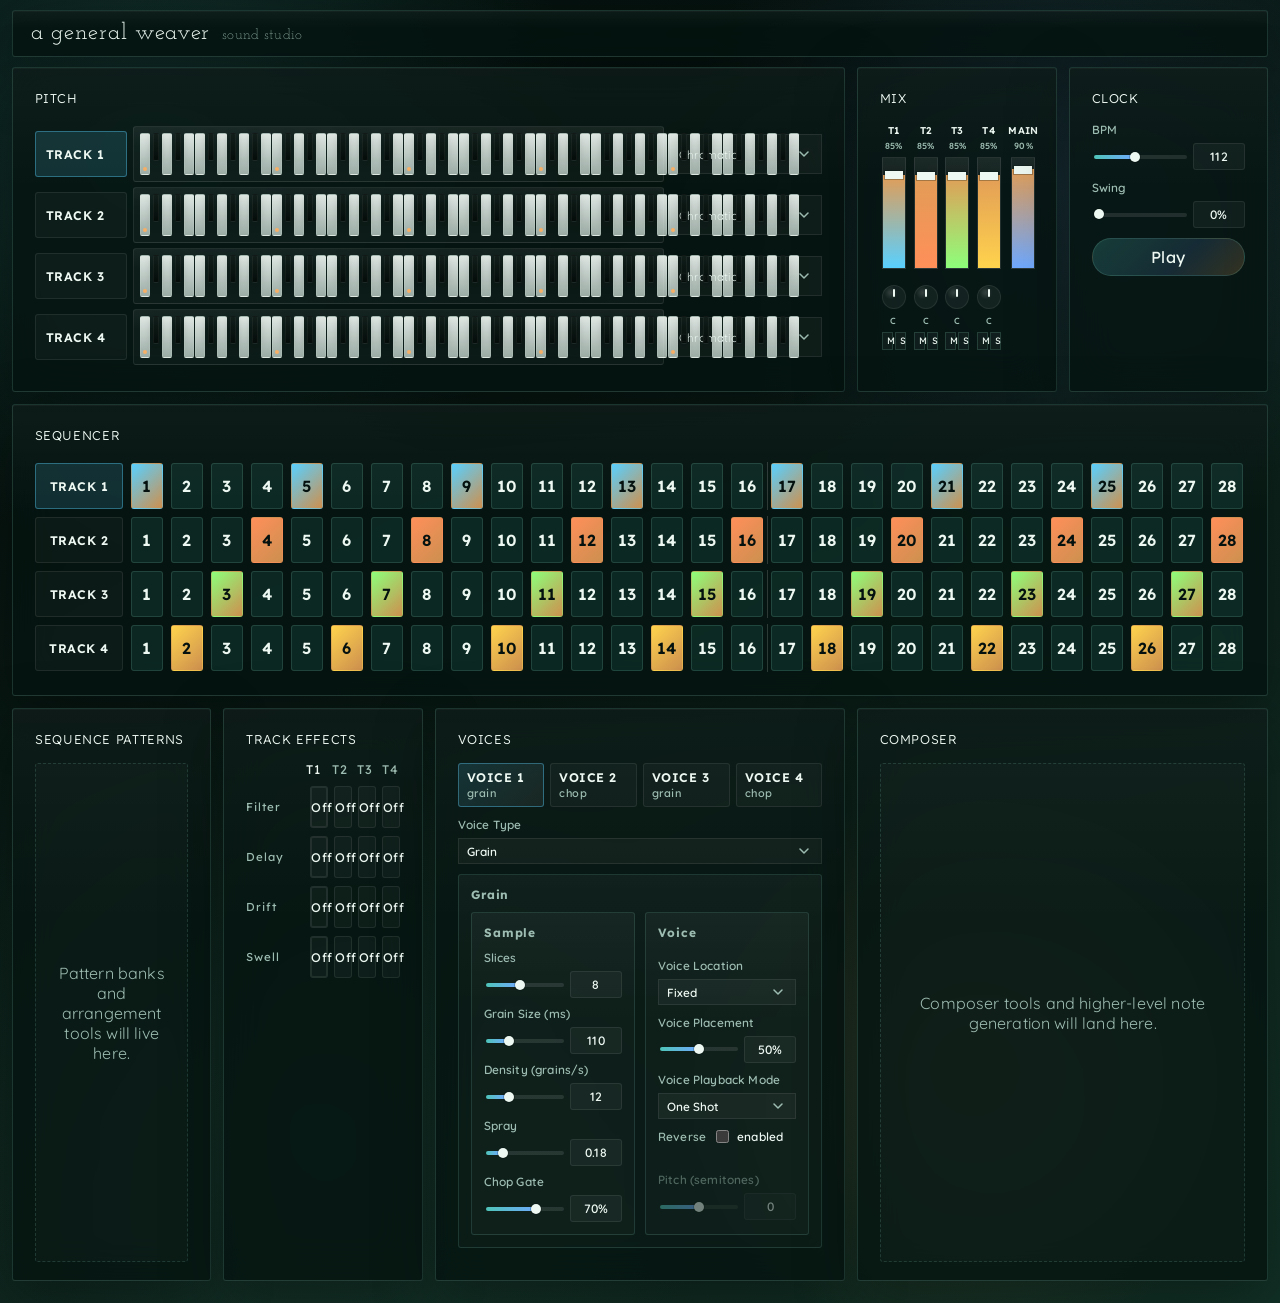
==== index.html @ 65ef549d "Split pitch fill random modes" ====
<!doctype html>
<html lang="en">
  <head>
    <meta charset="UTF-8" />
    <meta name="viewport" content="width=device-width, initial-scale=1.0" />
    <title>Grain and Chop</title>
    <link rel="preconnect" href="https://fonts.googleapis.com" />
    <link rel="preconnect" href="https://fonts.gstatic.com" crossorigin />
    <link
      href="https://fonts.googleapis.com/css2?family=Josefin+Slab:wght@200;300;400;500&family=Lexend+Deca:wght@400;500;600;700&family=Quicksand:wght@400;500;600;700&display=swap"
      rel="stylesheet"
    />
    <link rel="stylesheet" href="./styles.css" />
  </head>
  <body>
    <div class="app-shell">
      <header class="hero">
        <div class="hero-copy">
          <h1>a general weaver</h1>
          <p class="subhead">sound studio</p>
        </div>
      </header>

      <main class="layout layout-v2">
        <section class="panel pane-pitch">
          <div class="panel-head">
            <div class="panel-head-copy">
              <h2>Pitch</h2>
            </div>
          </div>
          <div id="pitch-lanes" class="pitch-lanes"></div>
        </section>

        <section class="panel pane-mix">
          <div class="panel-head">
            <h2>Mix</h2>
          </div>
          <label class="compact-field mix-volume-control ui-hidden">
            Mix Volume
            <div class="slider-row">
              <input id="mix-volume" type="range" min="0" max="100" value="90" />
              <span id="mix-volume-value" class="value-pill">90%</span>
            </div>
          </label>
          <div id="mixer-grid" class="mixer-grid"></div>
        </section>

        <section class="panel pane-clock">
          <div class="panel-head">
            <h2>Clock</h2>
          </div>
          <div class="control-grid micro-control-grid">
            <label class="compact-field span-2">
              BPM
              <div class="slider-row">
                <input id="bpm" type="range" min="60" max="180" value="112" />
                <span id="bpm-value" class="value-pill">112</span>
              </div>
            </label>
            <label class="compact-field span-2">
              Swing
              <div class="slider-row">
                <input id="swing" type="range" min="0" max="100" value="0" />
                <span id="swing-value" class="value-pill">0%</span>
              </div>
            </label>
            <div class="transport-single span-2">
              <button id="transport-toggle" class="primary">Play</button>
            </div>
          </div>
        </section>

        <section class="panel pane-sequence">
          <div class="panel-head">
            <div class="panel-head-copy">
              <h2>Sequencer</h2>
            </div>
          </div>
          <div id="pattern-grid" class="pattern-grid"></div>
        </section>

        <section class="panel pane-sequence-patterns">
          <div class="panel-head">
            <h2>Sequence Patterns</h2>
          </div>
          <div class="placeholder-panel">
            <p>Pattern banks and arrangement tools will live here.</p>
          </div>
        </section>

        <section class="panel pane-track-effects">
          <div class="panel-head">
            <div class="panel-head-copy">
              <h2>Track Effects</h2>
            </div>
          </div>
          <div id="effects-matrix" class="effects-matrix"></div>
        </section>

        <section class="panel pane-voices">
          <div class="panel-head">
            <h2>Voices</h2>
          </div>
          <div id="track-selector" class="track-selector"></div>
          <label class="compact-field voice-type-control">
            Voice Type
            <select id="mode">
              <option value="synth">Synth</option>
              <option value="granular">Grain</option>
              <option value="chop">Chop</option>
            </select>
          </label>
          <div class="control-stack track-settings-stack">
            <section id="sample-voice-settings-group" class="control-group sample-voice-settings-group" aria-labelledby="sample-voice-group-title">
              <div class="control-group-head">
                <h3 id="sample-voice-group-title">Grain</h3>
              </div>
              <div class="control-stack track-settings-stack">
                <section id="sample-settings-group" class="control-group nested-control-group" aria-labelledby="sample-group-title">
                  <div class="control-group-head">
                    <h3 id="sample-group-title">Sample</h3>
                  </div>
                  <div class="control-grid track-settings-grid">
                    <label class="compact-field">
                      Slices
                      <div class="slider-row">
                        <input id="slice-count" type="range" min="2" max="16" value="8" />
                        <span id="slice-count-value" class="value-pill">8</span>
                      </div>
                    </label>
                    <label class="compact-field">
                      Grain Size (ms)
                      <div class="slider-row">
                        <input id="grain-size" type="range" min="20" max="350" value="110" />
                        <span id="grain-size-value" class="value-pill">110</span>
                      </div>
                    </label>
                    <label class="compact-field">
                      Density (grains/s)
                      <div class="slider-row">
                        <input id="grain-density" type="range" min="2" max="40" value="12" />
                        <span id="grain-density-value" class="value-pill">12</span>
                      </div>
                    </label>
                    <label class="compact-field">
                      Spray
                      <div class="slider-row">
                        <input id="spray" type="range" min="0" max="100" value="18" />
                        <span id="spray-value" class="value-pill">0.18</span>
                      </div>
                    </label>
                    <label class="compact-field">
                      Chop Gate
                      <div class="slider-row">
                        <input id="chop-gate" type="range" min="10" max="100" value="70" />
                        <span id="chop-gate-value" class="value-pill">70%</span>
                      </div>
                    </label>
                  </div>
                </section>

                <section id="voice-playback-settings-group" class="control-group nested-control-group" aria-labelledby="voice-group-title">
                  <div class="control-group-head">
                    <h3 id="voice-group-title">Voice</h3>
                  </div>
                  <div class="control-grid track-settings-grid">
                    <label class="compact-field">
                      Voice Location
                      <select id="grain-location">
                        <option value="fixed">Fixed</option>
                        <option value="sequential">Sequential</option>
                        <option value="sweep">Sweep</option>
                        <option value="random">Random</option>
                      </select>
                    </label>
                    <label class="compact-field" id="voice-placement-field">
                      Voice Placement
                      <div class="slider-row">
                        <input id="voice-placement" type="range" min="0" max="100" value="50" />
                        <span id="voice-placement-value" class="value-pill">50%</span>
                      </div>
                    </label>
                    <label class="compact-field">
                      Voice Playback Mode
                      <select id="voice-playback-mode">
                        <option value="one-shot">One Shot</option>
                        <option value="loop">Loop</option>
                        <option value="smooth-loop">Smooth Loop</option>
                      </select>
                    </label>
                    <label class="compact-field compact-field-inline">
                      <span>Reverse</span>
                      <span class="checkbox-inline">
                        <input id="reverse" type="checkbox" />
                        <span>enabled</span>
                      </span>
                    </label>
                    <label class="compact-field" id="voice-pitch-field">
                      Pitch (semitones)
                      <div class="slider-row">
                        <input id="pitch" type="range" min="-24" max="24" value="0" />
                        <span id="pitch-value" class="value-pill">0</span>
                      </div>
                    </label>
                  </div>
                </section>
              </div>
            </section>

            <section id="synth-settings-group" class="control-group synth-settings-group ui-hidden" aria-labelledby="synth-group-title">
              <div class="control-group-head">
                <h3 id="synth-group-title">Synth</h3>
              </div>
              <div class="control-grid track-settings-grid">
                <label class="compact-field">
                  Wave
                  <select id="synth-wave">
                    <option value="sine">Sine</option>
                    <option value="triangle">Triangle</option>
                    <option value="sawtooth">Saw</option>
                    <option value="square">Square</option>
                  </select>
                </label>
                <label class="compact-field" id="synth-tune-field">
                  Tune
                  <select id="synth-tune"></select>
                </label>
                <div class="rotary-field">
                  <span>Wave / Noise Mix</span>
                  <div class="rotary-row">
                    <button id="synth-noise-mix-knob" class="voice-rotary" type="button" aria-label="Wave and noise mix"></button>
                    <span id="synth-noise-mix-value" class="value-pill">0%</span>
                  </div>
                </div>
                <label class="compact-field">
                  SVF Type
                  <select id="synth-filter-type">
                    <option value="lowpass">Low Pass</option>
                    <option value="bandpass">Band Pass</option>
                    <option value="highpass">High Pass</option>
                  </select>
                </label>
                <label class="compact-field">
                  SVF Frequency
                  <div class="slider-row">
                    <input id="synth-filter-frequency" type="range" min="20" max="16000" value="3200" />
                    <span id="synth-filter-frequency-value" class="value-pill">3.20 kHz</span>
                  </div>
                </label>
                <label class="compact-field">
                  SVF Q
                  <div class="slider-row">
                    <input id="synth-filter-q" type="range" min="0.1" max="20" step="0.1" value="0.8" />
                    <span id="synth-filter-q-value" class="value-pill">0.8</span>
                  </div>
                </label>
              </div>
            </section>
          </div>
        </section>

        <section class="panel pane-composer">
          <div class="panel-head">
            <h2>Composer</h2>
          </div>
          <div class="placeholder-panel">
            <p>Composer tools and higher-level note generation will land here.</p>
          </div>
        </section>
      </main>

      <section class="legacy-sample-shell" aria-hidden="true">
        <section class="panel">
          <div class="panel-head">
            <div class="panel-head-copy">
              <h2>Sample</h2>
              <p id="sample-status" class="sample-name"></p>
            </div>
            <button id="sample-browser-toggle" class="primary sample-file-picker" type="button">Load New Sample</button>
            <input id="sample-input" type="file" accept="audio/*" hidden />
          </div>
          <canvas id="waveform" width="1200" height="168"></canvas>
          <canvas id="waveform-overview" width="1200" height="28"></canvas>
          <div class="region-grid">
            <label>
              Start
              <input id="region-start" type="range" min="0" max="1000" value="0" />
            </label>
            <label>
              End
              <input id="region-end" type="range" min="0" max="1000" value="1000" />
            </label>
          </div>
        </section>
      </section>
    </div>

    <div id="track-settings-overlay" class="overlay-shell is-hidden" aria-hidden="true">
      <div class="overlay-backdrop" data-track-settings-overlay-close="true"></div>
      <section class="overlay-panel" role="dialog" aria-modal="true" aria-labelledby="track-settings-title">
        <div class="panel-head overlay-head">
          <div class="panel-head-copy">
            <h2 id="track-settings-title">Track Settings</h2>
            <p id="track-settings-track"></p>
          </div>
          <button id="track-settings-close" type="button">Close</button>
        </div>
        <div id="track-settings-group" class="control-group sequence-settings-group track-settings-overlay-group">
          <div class="sequence-settings-stack">
            <label class="compact-field">
              Voice
              <select id="pattern-voice-select">
                <option value="0">Voice 1</option>
                <option value="1">Voice 2</option>
                <option value="2">Voice 3</option>
                <option value="3">Voice 4</option>
              </select>
            </label>
            <label class="compact-field">
              Steps / Bar
              <div class="slider-row">
                <input id="track-steps" type="range" min="1" max="32" value="16" />
                <span id="track-steps-value" class="value-pill">16</span>
              </div>
            </label>
            <label class="compact-field">
              Playback Mode
              <select id="track-playback-mode">
                <option value="forward">Forward</option>
                <option value="ping-pong">Ping Pong</option>
                <option value="random">Random</option>
                <option value="reverse">Reverse</option>
              </select>
            </label>
            <label class="compact-field">
              Step Probability
              <div class="slider-row">
                <input id="track-step-probability" type="range" min="0" max="100" value="100" />
                <span id="track-step-probability-value" class="value-pill">100%</span>
              </div>
            </label>
            <section class="control-group nested-control-group track-step-fill-group" aria-labelledby="track-envelope-title">
              <div class="control-group-head">
                <h3 id="track-envelope-title">ADSR Envelope</h3>
              </div>
              <div class="control-grid track-settings-grid">
                <label class="compact-field">
                  Attack (ms)
                  <div class="slider-row">
                    <input id="track-envelope-attack" type="range" min="0" max="2000" step="1" value="10" />
                    <span id="track-envelope-attack-value" class="value-pill">10</span>
                  </div>
                </label>
                <label class="compact-field">
                  Decay (ms)
                  <div class="slider-row">
                    <input id="track-envelope-decay" type="range" min="0" max="2000" step="1" value="80" />
                    <span id="track-envelope-decay-value" class="value-pill">80</span>
                  </div>
                </label>
                <label class="compact-field">
                  Sustain (%)
                  <div class="slider-row">
                    <input id="track-envelope-sustain" type="range" min="0" max="100" step="1" value="70" />
                    <span id="track-envelope-sustain-value" class="value-pill">70%</span>
                  </div>
                </label>
                <label class="compact-field">
                  Release (ms)
                  <div class="slider-row">
                    <input id="track-envelope-release" type="range" min="0" max="3000" step="1" value="120" />
                    <span id="track-envelope-release-value" class="value-pill">120</span>
                  </div>
                </label>
              </div>
            </section>
            <section class="control-group nested-control-group track-step-fill-group" aria-labelledby="track-step-fill-title">
              <div class="control-group-head">
                <h3 id="track-step-fill-title">Step Fill</h3>
              </div>
              <div class="control-grid track-settings-grid">
                <label class="compact-field">
                  Type
                  <select id="track-step-fill-type">
                    <option value="none">None</option>
                    <option value="even">Even</option>
                    <option value="random">Random</option>
                  </select>
                </label>
                <label class="compact-field">
                  Amount
                  <div class="slider-row">
                    <input id="track-step-fill-amount" type="range" min="0" max="100" value="0" />
                    <span id="track-step-fill-amount-value" class="value-pill">0%</span>
                  </div>
                </label>
              </div>
            </section>
            <section class="control-group nested-control-group track-step-fill-group" aria-labelledby="track-pitch-fill-title">
              <div class="control-group-head">
                <h3 id="track-pitch-fill-title">Pitch Fill</h3>
              </div>
              <div class="control-grid track-settings-grid">
                <label class="compact-field">
                  Type
                  <select id="track-pitch-fill-type">
                    <option value="single">Single</option>
                    <option value="rising">Rising</option>
                    <option value="falling">Falling</option>
                    <option value="random-once">Random Once</option>
                    <option value="random-every">Random Every</option>
                  </select>
                </label>
                <label class="compact-field">
                  From
                  <select id="track-pitch-fill-from"></select>
                </label>
                <label class="compact-field" id="track-pitch-fill-to-field">
                  To
                  <select id="track-pitch-fill-to"></select>
                </label>
              </div>
            </section>
          </div>
        </div>
      </section>
    </div>

    <div id="filter-overlay" class="overlay-shell is-hidden" aria-hidden="true">
      <div class="overlay-backdrop" data-overlay-close="true"></div>
      <section class="overlay-panel" role="dialog" aria-modal="true" aria-labelledby="filter-overlay-title">
        <div class="panel-head overlay-head">
          <div class="panel-head-copy">
            <h2 id="filter-overlay-title">Filter Settings</h2>
            <p id="filter-overlay-track"></p>
          </div>
          <button id="filter-overlay-close" type="button">Close</button>
        </div>
        <div class="control-stack overlay-controls">
          <label class="compact-field">
            Frequency
            <div class="slider-row">
              <input id="filter-frequency" type="range" min="20" max="16000" step="1" value="1200" />
              <span id="filter-frequency-value" class="value-pill">1.20 kHz</span>
            </div>
          </label>
          <label class="compact-field">
            Q
            <div class="slider-row">
              <input id="filter-q" type="range" min="0.1" max="20" step="0.1" value="0.8" />
              <span id="filter-q-value" class="value-pill">0.8</span>
            </div>
          </label>
          <fieldset class="radio-group">
            <legend>Mode</legend>
            <label class="radio-chip">
              <input type="radio" name="filter-type" value="lowpass" checked />
              <span>LP</span>
            </label>
            <label class="radio-chip">
              <input type="radio" name="filter-type" value="bandpass" />
              <span>BP</span>
            </label>
            <label class="radio-chip">
              <input type="radio" name="filter-type" value="highpass" />
              <span>HP</span>
            </label>
          </fieldset>
        </div>
      </section>
    </div>

    <div id="delay-overlay" class="overlay-shell is-hidden" aria-hidden="true">
      <div class="overlay-backdrop" data-delay-overlay-close="true"></div>
      <section class="overlay-panel" role="dialog" aria-modal="true" aria-labelledby="delay-overlay-title">
        <div class="panel-head overlay-head">
          <div class="panel-head-copy">
            <h2 id="delay-overlay-title">Delay Settings</h2>
            <p id="delay-overlay-track"></p>
          </div>
          <button id="delay-overlay-close" type="button">Close</button>
        </div>
        <div class="control-stack overlay-controls">
          <label class="compact-field">
            Time
            <div class="slider-row">
              <input id="delay-time" type="range" min="40" max="1200" step="1" value="280" />
              <span id="delay-time-value" class="value-pill">280 ms</span>
            </div>
          </label>
          <label class="compact-field">
            Feedback
            <div class="slider-row">
              <input id="delay-feedback" type="range" min="0" max="95" step="1" value="35" />
              <span id="delay-feedback-value" class="value-pill">35%</span>
            </div>
          </label>
          <label class="compact-field">
            Decay
            <div class="slider-row">
              <input id="delay-decay" type="range" min="0" max="100" step="1" value="55" />
              <span id="delay-decay-value" class="value-pill">55%</span>
            </div>
          </label>
          <label class="compact-field">
            Tone
            <div class="slider-row">
              <input id="delay-tone" type="range" min="0" max="100" step="1" value="60" />
              <span id="delay-tone-value" class="value-pill">60%</span>
            </div>
          </label>
          <label class="compact-field">
            Mix
            <div class="slider-row">
              <input id="delay-mix" type="range" min="0" max="100" step="1" value="30" />
              <span id="delay-mix-value" class="value-pill">30%</span>
            </div>
          </label>
        </div>
      </section>
    </div>

    <div id="drift-overlay" class="overlay-shell is-hidden" aria-hidden="true">
      <div class="overlay-backdrop" data-drift-overlay-close="true"></div>
      <section class="overlay-panel" role="dialog" aria-modal="true" aria-labelledby="drift-overlay-title">
        <div class="panel-head overlay-head">
          <div class="panel-head-copy">
            <h2 id="drift-overlay-title">Drift Settings</h2>
            <p id="drift-overlay-track"></p>
          </div>
          <button id="drift-overlay-close" type="button">Close</button>
        </div>
        <div class="control-stack overlay-controls">
          <label class="compact-field">
            Rate (s)
            <input id="drift-rate" type="text" inputmode="decimal" value="1.5" />
          </label>
          <label class="compact-field">
            Amount (+/- %)
            <div class="slider-row">
              <input id="drift-amount" type="range" min="0" max="100" step="1" value="35" />
              <span id="drift-amount-value" class="value-pill">35%</span>
            </div>
          </label>
        </div>
      </section>
    </div>

    <div id="swell-overlay" class="overlay-shell is-hidden" aria-hidden="true">
      <div class="overlay-backdrop" data-swell-overlay-close="true"></div>
      <section class="overlay-panel" role="dialog" aria-modal="true" aria-labelledby="swell-overlay-title">
        <div class="panel-head overlay-head">
          <div class="panel-head-copy">
            <h2 id="swell-overlay-title">Swell Settings</h2>
            <p id="swell-overlay-track"></p>
          </div>
          <button id="swell-overlay-close" type="button">Close</button>
        </div>
        <div class="control-stack overlay-controls">
          <label class="compact-field">
            Rate (s)
            <input id="swell-rate" type="text" inputmode="decimal" value="1.8" />
          </label>
          <label class="compact-field">
            Amount (+/- %)
            <div class="slider-row">
              <input id="swell-amount" type="range" min="0" max="100" step="1" value="18" />
              <span id="swell-amount-value" class="value-pill">18%</span>
            </div>
          </label>
        </div>
      </section>
    </div>

    <div id="sample-browser-overlay" class="overlay-shell is-hidden" aria-hidden="true">
      <div class="overlay-backdrop" data-sample-overlay-close="true"></div>
      <section class="overlay-panel sample-browser-panel" role="dialog" aria-modal="true" aria-labelledby="sample-browser-title">
        <div class="panel-head overlay-head">
          <div class="panel-head-copy">
            <h2 id="sample-browser-title">Sample Library</h2>
            <p>Load from the repo `samples` folder or choose a local file.</p>
          </div>
          <button id="sample-browser-close" type="button">Close</button>
        </div>
        <div class="sample-browser-sections">
          <div class="control-group sample-browser-group">
            <div class="control-group-head">
              <h3>Repo Samples</h3>
            </div>
            <div id="sample-library-list" class="sample-library-list"></div>
          </div>
          <div class="control-group sample-browser-group">
            <div class="control-group-head">
              <h3>Local File</h3>
            </div>
            <label class="file-picker primary sample-browser-picker">
              <span>Choose From Computer</span>
              <input id="sample-browser-input" type="file" accept="audio/*" />
            </label>
          </div>
        </div>
      </section>
    </div>

    <script type="module" src="./app.js"></script>
  </body>
</html>
---- styles.css ----
:root {
  color-scheme: dark;
  --bg: #06130f;
  --bg2: #0d221b;
  --bg3: #123126;
  --panel: rgba(6, 20, 16, 0.82);
  --panel-strong: rgba(7, 26, 20, 0.94);
  --line: rgba(126, 205, 185, 0.18);
  --line-strong: rgba(126, 205, 185, 0.34);
  --text: #edf8f2;
  --muted: #9ebdb2;
  --accent: #4fc4b8;
  --accent-2: #6fa9ff;
  --accent-3: #ffaf5f;
  --danger: #ff8b7d;
  --step-off: rgba(79, 196, 184, 0.11);
  --step-on: linear-gradient(135deg, #4fc4b8, #ffaf5f);
  --track-color: #6fa9ff;
  --track-color-soft: rgba(111, 169, 255, 0.16);
  --track-color-strong: rgba(111, 169, 255, 0.34);
  --pane-radius: 3px;
  --font-display: "Lexend Deca", "Avenir Next", sans-serif;
  --font-body: "Quicksand", "Avenir Next", sans-serif;
}


* {
  box-sizing: border-box;
}

body {
  margin: 0;
  min-height: 100vh;
  font-family: var(--font-body);
  background:
    radial-gradient(circle at 12% 10%, rgba(79, 196, 184, 0.18), transparent 26%),
    radial-gradient(circle at 82% 14%, rgba(111, 169, 255, 0.14), transparent 24%),
    radial-gradient(circle at 76% 82%, rgba(255, 175, 95, 0.14), transparent 20%),
    radial-gradient(circle at 24% 86%, rgba(48, 110, 93, 0.2), transparent 28%),
    linear-gradient(150deg, #04100d 0%, var(--bg) 24%, var(--bg2) 58%, var(--bg3) 100%);
  color: var(--text);
  letter-spacing: 0.01em;
}

button,
input,
select {
  font: inherit;
}

.app-shell {
  width: min(1820px, calc(100vw - 24px));
  margin: 0 auto;
  padding: 10px 0 22px;
}

.hero,
.panel {
  border: 1px solid var(--line);
  background:
    linear-gradient(180deg, rgba(255, 255, 255, 0.03), transparent 38%),
    var(--panel);
  backdrop-filter: blur(20px);
  border-radius: var(--pane-radius);
  box-shadow:
    0 18px 60px rgba(0, 0, 0, 0.34),
    inset 0 1px 0 rgba(255, 255, 255, 0.03);
}

.hero {
  display: flex;
  justify-content: space-between;
  align-items: center;
  gap: 16px;
  padding: 11px 18px;
  margin-bottom: 10px;
}

.hero-copy {
  display: flex;
  align-items: baseline;
  gap: 12px;
  min-width: 0;
}

h1,
h2,
p,
h3 {
  margin: 0;
}

h1 {
  font-family: "Josefin Slab", var(--font-display);
  font-size: clamp(1.05rem, 1.8vw, 1.6rem);
  line-height: 1;
  margin-bottom: 0;
  white-space: nowrap;
  letter-spacing: 0.03em;
  font-weight: 400;
  text-transform: lowercase;
}

.subhead {
  font-family: "Josefin Slab", var(--font-display);
  max-width: none;
  color: var(--muted);
  font-size: clamp(0.68rem, 1.15vw, 1rem);
  font-style: normal;
  font-weight: 300;
  letter-spacing: 0.02em;
  text-transform: lowercase;
  white-space: nowrap;
  overflow: hidden;
  text-overflow: ellipsis;
}

.hero-actions {
  display: flex;
  align-items: center;
  gap: 8px;
  flex-wrap: nowrap;
}

button,
.file-picker {
  font-family: var(--font-display);
  border: 1px solid var(--line);
  border-radius: 999px;
  color: var(--text);
  background: rgba(255, 255, 255, 0.035);
  padding: 8px 12px;
  cursor: pointer;
  transition: transform 120ms ease, border-color 120ms ease, background 120ms ease;
  letter-spacing: 0.03em;
}

button:hover,
.file-picker:hover {
  transform: translateY(-1px);
  border-color: rgba(79, 196, 184, 0.52);
}

button.primary,
.file-picker.primary {
  background: linear-gradient(135deg, rgba(79, 196, 184, 0.22), rgba(111, 169, 255, 0.14) 58%, rgba(255, 175, 95, 0.18));
}

.file-picker input {
  display: none;
}

.layout {
  display: grid;
  grid-template-columns: repeat(6, minmax(0, 1fr));
  grid-template-rows: repeat(4, minmax(180px, auto));
  gap: 12px;
  align-items: stretch;
}

.panel {
  padding: 22px;
  min-width: 0;
}

.layout-v2 > .panel {
  min-height: 0;
}

.pane-pitch {
  grid-column: 1 / span 4;
  grid-row: 1;
}

.pane-mix {
  grid-column: 5;
  grid-row: 1;
}

.pane-clock {
  grid-column: 6;
  grid-row: 1;
}

.pane-sequence {
  grid-column: 1 / span 6;
  grid-row: 2;
}

.pane-sequence-patterns {
  grid-column: 1;
  grid-row: 3 / span 2;
}

.pane-track-effects {
  grid-column: 2;
  grid-row: 3 / span 2;
}

.pane-voices {
  grid-column: 3 / span 2;
  grid-row: 3 / span 2;
}

.pane-composer {
  grid-column: 5 / span 2;
  grid-row: 3 / span 2;
}

.legacy-sample-shell {
  display: none;
}

.panel-head {
  display: flex;
  justify-content: space-between;
  gap: 10px;
  align-items: flex-start;
  margin-bottom: 16px;
}

.panel-head-copy {
  display: grid;
  gap: 2px;
}

h2 {
  font-family: var(--font-display);
  font-size: 0.8rem;
  letter-spacing: 0.05em;
  font-weight: 300;
  text-transform: uppercase;
}

.panel-head p,
.hint {
  color: var(--muted);
  font-size: 0.8rem;
}

.layout-v2 > .panel .panel-head p {
  display: none;
}

.diagnostics {
  margin-bottom: 0;
  padding: 7px 10px;
  border-radius: 10px;
  border: 1px solid rgba(255, 255, 255, 0.06);
  background: rgba(255, 255, 255, 0.03);
  color: var(--muted);
  font-size: 0.8rem;
  line-height: 1.2;
  max-width: 360px;
}

.diagnostics.ok {
  color: #b9ffd8;
  border-color: rgba(112, 255, 178, 0.25);
}

.diagnostics.warn {
  color: #ffe2a8;
  border-color: rgba(255, 205, 112, 0.25);
}

.diagnostics.error {
  color: #ffc3c3;
  border-color: rgba(255, 123, 123, 0.28);
}

#waveform,
#waveform-overview {
  width: 100%;
  height: auto;
  border-radius: var(--pane-radius);
  background:
    linear-gradient(180deg, rgba(255, 255, 255, 0.04), transparent),
    rgba(0, 0, 0, 0.22);
  border: 1px solid rgba(255, 255, 255, 0.05);
}

#waveform-overview.is-region-draggable {
  cursor: grab;
}

#waveform-overview.is-dragging {
  cursor: grabbing;
}

.region-grid,
.control-stack,
.control-grid {
  display: grid;
  gap: 8px;
}

.mixer-grid {
  display: grid;
  grid-template-columns: repeat(5, minmax(0, 1fr));
  gap: 4px;
}

.pitch-lanes,
.sequence-settings-stack,
.sequence-fill-stack {
  display: grid;
  gap: 8px;
}

.sequence-settings-group {
  gap: 0;
  padding: 12px;
}

.sequence-settings-group.is-track-active {
  border-color: var(--track-color-strong);
  background: var(--track-color-soft);
}

.pitch-lanes {
  gap: 5px;
  padding-top: 4px;
  padding-bottom: 4px;
}

.pitch-lane {
  display: grid;
  grid-template-columns: 92px minmax(0, 1fr) 152px;
  gap: 6px;
  align-items: center;
}

.pitch-lane-label {
  min-height: 46px;
  display: grid;
  align-items: center;
  padding: 0 10px;
  border-radius: var(--pane-radius);
  border: 1px solid rgba(255, 255, 255, 0.08);
  background: rgba(255, 255, 255, 0.03);
  color: var(--text);
  font-size: 0.78rem;
  font-weight: 600;
  font-family: var(--font-display);
  letter-spacing: 0.04em;
  text-transform: uppercase;
  justify-items: start;
}

.pitch-lane-label.active {
  border-color: var(--track-color-strong);
  background: var(--track-color-soft);
}

.pitch-keyboard {
  display: grid;
  grid-template-columns: repeat(60, minmax(10px, 1fr));
  gap: 1px;
  min-height: 54px;
  padding: 6px;
  border-radius: var(--pane-radius);
  border: 1px solid rgba(255, 255, 255, 0.08);
  background:
    linear-gradient(180deg, rgba(255, 255, 255, 0.04), transparent 36%),
    rgba(255, 255, 255, 0.03);
  align-items: start;
}

.pitch-key {
  appearance: none;
  position: relative;
  min-height: 42px;
  padding: 0;
  border-radius: 2px;
  border: 1px solid rgba(212, 235, 225, 0.16);
  background: linear-gradient(180deg, rgba(245, 252, 248, 0.9), rgba(211, 228, 220, 0.72));
  transition: opacity 120ms ease, background 120ms ease, border-color 120ms ease, box-shadow 120ms ease;
}

.pitch-key.is-black {
  min-height: 28px;
  width: 68%;
  justify-self: center;
  z-index: 2;
  background: linear-gradient(180deg, rgba(17, 31, 27, 0.98), rgba(5, 12, 10, 0.94));
  border-color: rgba(255, 255, 255, 0.05);
  box-shadow: 0 3px 8px rgba(0, 0, 0, 0.28);
}

.pitch-key.is-root::after {
  content: "";
  position: absolute;
  left: 50%;
  bottom: 3px;
  width: 4px;
  height: 4px;
  margin-left: -2px;
  border-radius: 999px;
  background: rgba(255, 175, 95, 0.9);
}

.pitch-key.is-in-scale {
  background: linear-gradient(180deg, rgba(168, 239, 229, 0.92), rgba(98, 199, 186, 0.8));
  border-color: rgba(79, 196, 184, 0.42);
  box-shadow: inset 0 0 0 1px rgba(255, 255, 255, 0.18);
}

.pitch-key.is-black.is-in-scale {
  background: linear-gradient(180deg, rgba(92, 197, 183, 0.96), rgba(17, 63, 57, 0.94));
  border-color: rgba(79, 196, 184, 0.32);
}

.pitch-key.is-active {
  background: linear-gradient(180deg, var(--track-color), rgba(255, 255, 255, 0.22));
  border-color: var(--track-color-strong);
  box-shadow: inset 0 0 0 1px rgba(255, 255, 255, 0.16);
  opacity: 1;
}

.pitch-key.is-active.is-black {
  background: linear-gradient(180deg, var(--track-color), rgba(4, 11, 10, 0.9));
}

.pitch-key.is-pitch-target {
  outline: 1px solid rgba(255, 255, 255, 0.42);
  outline-offset: -1px;
  box-shadow:
    inset 0 0 0 1px rgba(255, 255, 255, 0.18),
    0 0 0 1px rgba(255, 255, 255, 0.08);
}

.pitch-scale-select {
  min-height: 40px;
}

.mix-volume-control {
  margin-bottom: 8px;
}

.ui-hidden {
  display: none !important;
}

.mixer-strip {
  display: grid;
  justify-items: center;
  align-content: start;
  gap: 4px;
  padding: 2px 2px 0;
  border: 0;
  background: transparent;
  min-width: 0;
}

.mixer-strip.active {
  background: transparent;
}

.mixer-strip.master {
  background: transparent;
}

.mixer-head {
  display: grid;
  justify-items: center;
  gap: 0;
}

.mixer-controls {
  display: grid;
  justify-items: center;
  gap: 6px;
  width: 100%;
}

.mixer-action-row {
  display: grid;
  grid-template-columns: repeat(2, minmax(0, 1fr));
  gap: 2px;
  width: 100%;
}

.mixer-mini {
  min-width: 0;
  min-height: 18px;
  padding: 0 4px;
  border-radius: 0;
  font-size: 0.58rem;
  line-height: 1;
}

.mixer-mini.active {
  background: linear-gradient(135deg, var(--track-color-soft), rgba(255, 255, 255, 0.06));
  border-color: var(--track-color-strong);
}

.mixer-name {
  color: var(--text);
  font-size: 0.62rem;
  font-weight: 600;
  font-family: var(--font-display);
  letter-spacing: 0.04em;
  text-transform: uppercase;
}

.mixer-meter-value,
.mixer-pan-value {
  color: var(--muted);
  font-size: 0.56rem;
  font-weight: 700;
}

.mixer-meter {
  position: relative;
  width: 24px;
  height: 112px;
  margin-bottom: 6px;
  border: 1px solid rgba(255, 255, 255, 0.08);
  border-radius: 0;
  background:
    linear-gradient(180deg, rgba(255, 255, 255, 0.04), transparent 28%),
    rgba(255, 255, 255, 0.04);
  overflow: hidden;
  cursor: ns-resize;
  touch-action: none;
}

.mixer-meter-fill {
  position: absolute;
  left: 0;
  right: 0;
  bottom: 0;
  height: var(--meter-fill, 0%);
  background: linear-gradient(180deg, rgba(255, 175, 95, 0.88), var(--track-color));
}

.mixer-meter-thumb {
  position: absolute;
  left: 50%;
  bottom: calc(var(--meter-fill, 0%) - 5px);
  width: 18px;
  height: 8px;
  margin-left: -9px;
  border-radius: 0;
  background: var(--text);
  box-shadow: 0 0 0 1px rgba(6, 20, 16, 0.28);
}

.mixer-pan-knob {
  position: relative;
  width: 24px;
  height: 24px;
  min-height: 24px;
  margin-top: 4px;
  padding: 0;
  border-radius: 999px;
  border: 1px solid rgba(255, 255, 255, 0.08);
  background:
    radial-gradient(circle at 35% 30%, rgba(255, 255, 255, 0.14), transparent 32%),
    rgba(255, 255, 255, 0.05);
  cursor: ns-resize;
  touch-action: none;
}

.mixer-pan-knob:hover {
  transform: none;
}

.mixer-pan-knob::after {
  content: "";
  position: absolute;
  left: 50%;
  top: 3px;
  width: 2px;
  height: 8px;
  margin-left: -1px;
  border-radius: 999px;
  background: var(--text);
  transform-origin: 50% 9px;
  transform: rotate(var(--pan-rotation, 0deg));
}

.track-selector {
  display: grid;
  grid-template-columns: repeat(4, minmax(0, 1fr));
  gap: 6px;
  margin-bottom: 10px;
}

.track-chip {
  border-radius: var(--pane-radius);
  border: 1px solid rgba(255, 255, 255, 0.08);
  background: rgba(255, 255, 255, 0.03);
  padding: 6px 8px;
  display: block;
  align-items: center;
}

.track-chip.active {
  background: linear-gradient(135deg, var(--track-color-soft), rgba(255, 255, 255, 0.06));
  border-color: var(--track-color-strong);
}

.track-chip-main {
  display: grid;
  gap: 1px;
  text-align: left;
  width: 100%;
  padding: 0;
  border: 0;
  background: transparent;
  border-radius: 0;
  min-width: 0;
  cursor: pointer;
}

.track-chip-name {
  display: block;
  color: var(--text);
  font-size: 0.78rem;
  font-weight: 600;
  font-family: var(--font-display);
  letter-spacing: 0.04em;
  text-transform: uppercase;
  white-space: nowrap;
}

.track-chip-mode {
  display: block;
  color: var(--muted);
  font-size: 0.68rem;
}

.control-grid {
  grid-template-columns: repeat(2, minmax(0, 1fr));
  align-items: start;
}

.track-settings-grid {
  grid-template-columns: 1fr;
}

.track-settings-stack {
  grid-template-columns: repeat(2, minmax(0, 1fr));
  gap: 10px;
}

.voice-type-control,
.synth-settings-group,
.sample-voice-settings-group {
  margin-bottom: 10px;
}

.synth-settings-group,
.sample-voice-settings-group {
  grid-column: 1 / -1;
}

.nested-control-group {
  margin: 0;
}

.rotary-row {
  display: grid;
  grid-template-columns: auto auto;
  gap: 10px;
  align-items: center;
  justify-content: start;
}

.rotary-field {
  display: grid;
  gap: 4px;
  color: var(--muted);
  font-size: 0.74rem;
  font-weight: 600;
  align-content: start;
}

.voice-rotary {
  position: relative;
  width: 28px;
  height: 28px;
  min-height: 28px;
  padding: 0;
  border-radius: 999px;
  border: 1px solid rgba(255, 255, 255, 0.08);
  background:
    radial-gradient(circle at 35% 30%, rgba(255, 255, 255, 0.14), transparent 32%),
    rgba(255, 255, 255, 0.05);
  cursor: ns-resize;
  touch-action: none;
}

.voice-rotary:hover {
  transform: none;
}

.voice-rotary::after {
  content: "";
  position: absolute;
  left: 50%;
  top: 4px;
  width: 2px;
  height: 8px;
  margin-left: -1px;
  border-radius: 999px;
  background: var(--text);
  transform-origin: 50% 10px;
  transform: rotate(var(--rotary-angle, -135deg));
}

.control-group {
  display: grid;
  gap: 10px;
  padding: 12px;
  border: 1px solid rgba(126, 205, 185, 0.16);
  border-radius: var(--pane-radius);
  background:
    linear-gradient(180deg, rgba(255, 255, 255, 0.02), transparent 36%),
    rgba(255, 255, 255, 0.02);
}

.control-group-head h3 {
  font-family: var(--font-display);
  font-size: 0.75rem;
  letter-spacing: 0.08em;
  color: var(--muted);
}

.region-grid {
  grid-template-columns: repeat(2, minmax(0, 1fr));
  margin-top: 8px;
}

label,
.toggle {
  display: grid;
  gap: 4px;
  color: var(--muted);
  font-size: 0.74rem;
  font-weight: 600;
}

.compact-field {
  gap: 6px;
  align-content: start;
}

.compact-field-inline {
  grid-template-columns: auto auto;
  justify-content: start;
  align-items: center;
  gap: 10px;
  min-height: 34px;
}

.span-2 {
  grid-column: 1 / -1;
}

.slider-row {
  display: grid;
  grid-template-columns: minmax(0, 1fr) auto;
  gap: 8px;
  align-items: center;
}

.value-pill {
  min-width: 52px;
  padding: 5px 8px;
  border-radius: var(--pane-radius);
  border: 1px solid rgba(255, 255, 255, 0.08);
  background: rgba(255, 255, 255, 0.04);
  color: var(--text);
  font-size: 0.76rem;
  text-align: center;
}

input[type="range"] {
  width: 100%;
  appearance: none;
  -webkit-appearance: none;
  height: 10px;
  background: transparent;
  cursor: pointer;
}

select {
  width: 100%;
  min-height: 26px;
  padding: 4px 28px 4px 8px;
  border-radius: 0;
  border: 1px solid rgba(255, 255, 255, 0.08);
  background: rgba(255, 255, 255, 0.04);
  font-size: 0.74rem;
  appearance: none;
  -webkit-appearance: none;
  background-image: url("data:image/svg+xml,%3Csvg xmlns='http://www.w3.org/2000/svg' width='10' height='6' viewBox='0 0 10 6'%3E%3Cpath fill='none' stroke='%239ebdb2' stroke-linecap='round' stroke-linejoin='round' stroke-width='1.5' d='M1 1l4 4 4-4'/%3E%3C/svg%3E");
  background-repeat: no-repeat;
  background-position: right 12px center;
  background-size: 10px 6px;
  color: var(--text);
}

input[type="text"] {
  width: 100%;
  min-height: 34px;
  padding: 6px 10px;
  border-radius: 10px;
  border: 1px solid rgba(255, 255, 255, 0.08);
  background: rgba(255, 255, 255, 0.04);
  color: var(--text);
}

select,
input[type="range"] {
  accent-color: var(--accent);
}

input[type="range"]::-webkit-slider-runnable-track {
  height: 4px;
  border: 0;
  border-radius: 3px;
  background: linear-gradient(
    90deg,
    var(--accent) 0%,
    var(--accent-2) var(--range-fill, 0%),
    rgba(255, 255, 255, 0.1) var(--range-fill, 0%),
    rgba(255, 255, 255, 0.1) 100%
  );
}

input[type="range"]::-webkit-slider-thumb {
  -webkit-appearance: none;
  appearance: none;
  width: 10px;
  height: 10px;
  margin-top: -3px;
  border: 0;
  border-radius: 999px;
  background: var(--text);
  box-shadow: 0 0 0 1px rgba(6, 20, 16, 0.24);
  cursor: pointer;
}

input[type="range"]::-moz-range-track {
  height: 4px;
  border: 0;
  border-radius: 3px;
  background: rgba(255, 255, 255, 0.1);
}

input[type="range"]::-moz-range-progress {
  height: 4px;
  border: 0;
  border-radius: 3px;
  background: linear-gradient(90deg, var(--accent), var(--accent-2));
}

input[type="range"]::-moz-range-thumb {
  width: 10px;
  height: 10px;
  border: 0;
  border-radius: 999px;
  background: var(--text);
  box-shadow: 0 0 0 1px rgba(6, 20, 16, 0.24);
  cursor: pointer;
}

.toggle-card {
  display: inline-grid;
  grid-template-columns: auto 1fr;
  gap: 8px;
  align-items: center;
  min-height: 34px;
  padding: 6px 10px;
  border-radius: 10px;
  border: 1px solid rgba(255, 255, 255, 0.08);
  background: rgba(255, 255, 255, 0.04);
  color: var(--text);
}

.checkbox-inline {
  display: inline-flex;
  align-items: center;
  gap: 8px;
  color: var(--text);
}

.checkbox-inline input[type="checkbox"] {
  margin: 0;
}

.toggle {
  grid-template-columns: auto 1fr;
  align-items: center;
}

.action-row {
  display: flex;
}

.action-row button,
.transport-actions button {
  flex: 1;
}

.transport-actions {
  display: flex;
  gap: 6px;
}

.transport-single {
  display: flex;
}

.transport-single button {
  flex: 1;
}

.micro-control-grid {
  gap: 10px;
}

.effects-matrix {
  display: grid;
  gap: 8px;
  height: calc(100% - 28px);
  align-content: start;
}

.effects-matrix-row {
  display: grid;
  grid-template-columns: repeat(4, minmax(0, 1fr));
  gap: 6px;
  align-items: center;
}

.effects-cell {
  min-height: 42px;
  border-radius: var(--pane-radius);
}

.effects-axis-label {
  display: grid;
  place-items: center;
  padding: 0 2px;
  color: var(--muted);
  font-size: 0.72rem;
  font-family: var(--font-display);
  letter-spacing: 0.08em;
  line-height: 1.2;
  text-align: center;
}

.effects-track-head,
.effects-toggle {
  font-size: 0.78rem;
}

.effects-track-head.active {
  color: var(--text);
}

.effects-toggle.active {
  border-radius: var(--pane-radius);
  border-color: var(--track-color-strong);
  background: linear-gradient(135deg, var(--track-color-soft), rgba(255, 255, 255, 0.08));
  color: var(--text);
}

.effects-toggle.selected {
  box-shadow: inset 0 0 0 1px rgba(255, 255, 255, 0.08);
}

.effects-toggle.is-armed {
  outline: 2px solid var(--track-color);
  outline-offset: 1px;
}

.effects-matrix-header {
  margin-left: 58px;
}

.effects-row {
  grid-template-columns: 58px repeat(4, minmax(0, 1fr));
}

.effects-row-label {
  justify-items: start;
  padding-left: 0;
}

.effects-toggle {
  border-radius: var(--pane-radius);
  border: 1px solid rgba(255, 255, 255, 0.08);
  background: rgba(255, 255, 255, 0.03);
  padding: 0;
}

.overlay-shell {
  position: fixed;
  inset: 0;
  z-index: 20;
  display: grid;
  place-items: center;
}

.overlay-shell.is-hidden {
  display: none;
}

.overlay-backdrop {
  position: absolute;
  inset: 0;
  background: rgba(2, 10, 9, 0.76);
  backdrop-filter: blur(8px);
}

.overlay-panel {
  position: relative;
  z-index: 1;
  width: min(480px, calc(100vw - 32px));
  padding: 20px;
  border: 1px solid var(--line);
  border-radius: var(--pane-radius);
  background:
    linear-gradient(180deg, rgba(255, 255, 255, 0.03), transparent 34%),
    var(--panel-strong);
  box-shadow: 0 24px 80px rgba(0, 0, 0, 0.45);
}

.sample-browser-panel {
  width: min(640px, calc(100vw - 32px));
}

.overlay-head {
  margin-bottom: 14px;
}

.overlay-controls {
  gap: 14px;
}

.track-settings-overlay-group {
  padding: 14px;
}

.track-step-fill-group {
  margin-top: 6px;
}

.overlay-range-inputs {
  display: grid;
  grid-template-columns: repeat(2, minmax(0, 1fr));
  gap: 10px;
}

.dual-range-meta {
  display: flex;
  justify-content: space-between;
  gap: 12px;
  color: var(--muted);
  font-size: 0.76rem;
}

.dual-range {
  position: relative;
  height: 22px;
}

.dual-range-track,
.dual-range-fill {
  position: absolute;
  left: 0;
  right: 0;
  top: 50%;
  transform: translateY(-50%);
  height: 4px;
  border-radius: 3px;
}

.dual-range-track {
  background: rgba(255, 255, 255, 0.1);
}

.dual-range-fill {
  left: var(--range-start, 0%);
  right: auto;
  width: calc(var(--range-end, 100%) - var(--range-start, 0%));
  background: linear-gradient(90deg, var(--accent), var(--accent-2));
}

.dual-range-input {
  position: absolute;
  inset: 0;
  background: transparent;
  pointer-events: auto;
  z-index: 2;
}

.dual-range-input::-webkit-slider-runnable-track {
  background: transparent;
}

.dual-range-input::-moz-range-track,
.dual-range-input::-moz-range-progress {
  background: transparent;
}

.dual-range-input::-webkit-slider-thumb,
.dual-range-input::-moz-range-thumb {
  pointer-events: auto;
  position: relative;
  z-index: 3;
}

.sample-browser-sections {
  display: grid;
  gap: 12px;
}

.sample-browser-group {
  gap: 12px;
}

.sample-library-list {
  display: grid;
  gap: 8px;
}

.sample-library-item {
  justify-content: flex-start;
  border-radius: var(--pane-radius);
  padding: 10px 12px;
  text-align: left;
}

.sample-browser-picker {
  justify-content: center;
}

.radio-group {
  margin: 0;
  padding: 0;
  border: 0;
  display: grid;
  gap: 8px;
  color: var(--muted);
  font-size: 0.82rem;
}

.radio-group legend {
  margin-bottom: 2px;
  padding: 0;
}

.radio-chip-row,
.radio-group {
  min-width: 0;
}

.radio-chip {
  display: inline-flex;
  align-items: center;
  gap: 8px;
  margin-right: 12px;
  color: var(--text);
}

.fill-pattern-control,
.pattern-rate-control {
  display: grid;
  gap: 6px;
  padding: 7px;
  border: 1px solid rgba(255, 255, 255, 0.08);
  border-radius: var(--pane-radius);
  background: rgba(255, 255, 255, 0.03);
  color: var(--muted);
  font-size: 0.78rem;
  min-height: 76px;
}

.pattern-rate-control.is-track-active {
  border-color: var(--track-color-strong);
  background: var(--track-color-soft);
}

.fill-pattern-control {
  display: grid;
  align-items: end;
  gap: 8px;
  min-width: 0;
}

.fill-pattern-control button {
  min-height: 34px;
  white-space: nowrap;
}

.fill-density-control {
  display: grid;
  gap: 6px;
  min-width: 0;
}


.pattern-steps-meta {
  display: flex;
  justify-content: space-between;
  gap: 10px;
  align-items: baseline;
}

.pattern-steps-value {
  color: var(--muted);
  font-size: 0.72rem;
}

.pattern-grid {
  display: grid;
  gap: 8px;
  overflow-x: auto;
  overflow-y: visible;
  padding-top: 4px;
  padding-bottom: 2px;
}

.pattern-row {
  display: grid;
  gap: 8px;
  align-items: center;
  min-width: max-content;
}

.pattern-row-label {
  display: grid;
  min-height: 46px;
  align-items: center;
  padding: 0 10px;
  border-radius: var(--pane-radius);
  border: 1px solid rgba(255, 255, 255, 0.08);
  background: rgba(255, 255, 255, 0.03);
}

.pattern-row-label.active {
  border-color: var(--track-color-strong);
  background: var(--track-color-soft);
}

.pattern-row-name {
  color: var(--text);
  font-size: 0.78rem;
  font-weight: 600;
  font-family: var(--font-display);
  letter-spacing: 0.04em;
  text-transform: uppercase;
}

.sequence-settings-stack .compact-field {
  min-width: 0;
}

.sequence-settings-stack .compact-field + .compact-field {
  margin-top: 10px;
}

.placeholder-panel {
  display: grid;
  place-items: center;
  min-height: calc(100% - 28px);
  padding: 12px;
  border: 1px dashed rgba(126, 205, 185, 0.18);
  border-radius: var(--pane-radius);
  background: rgba(255, 255, 255, 0.02);
  color: var(--muted);
  text-align: center;
}

.pattern-rate-control select {
  min-height: 30px;
}

.step {
  min-height: 46px;
  border-radius: var(--pane-radius);
  border: 1px solid var(--line);
  background: var(--step-off);
  display: grid;
  place-items: center;
  font-weight: 600;
  padding: 0;
}

.step.active {
  background: linear-gradient(135deg, var(--track-color), rgba(255, 175, 95, 0.8));
  color: #04110f;
  border-color: transparent;
}

.step.pitch-target {
  outline: 2px solid rgba(255, 255, 255, 0.42);
  outline-offset: 1px;
}

.step.bar-start {
  position: relative;
}

.step.bar-start::before {
  content: "";
  position: absolute;
  left: -5px;
  top: -2px;
  bottom: -2px;
  width: 1px;
  background: rgba(255, 255, 255, 0.16);
}

.step.current {
  outline: 2px solid var(--track-color);
  outline-offset: 2px;
}

@media (max-width: 920px) {
  .layout {
    grid-template-columns: 1fr;
    grid-template-rows: none;
  }

  .hero {
    flex-direction: column;
    align-items: stretch;
  }

  .hero-copy {
    display: grid;
    gap: 4px;
  }

  .subhead {
    white-space: normal;
    overflow: visible;
    text-overflow: clip;
  }

  .hero-actions {
    flex-wrap: wrap;
  }

  .panel-head {
    flex-direction: column;
  }

  .diagnostics {
    max-width: none;
  }

  .region-grid {
    grid-template-columns: repeat(2, minmax(0, 1fr));
  }

  .control-grid {
    grid-template-columns: 1fr;
  }

  .track-settings-stack {
    grid-template-columns: 1fr;
  }

  .track-selector {
    grid-template-columns: repeat(2, minmax(0, 1fr));
  }

  .pitch-lane {
    grid-template-columns: 1fr;
  }

  .pitch-keyboard {
    grid-template-columns: repeat(60, minmax(7px, 1fr));
  }

  .effects-matrix-row {
    grid-template-columns: repeat(4, minmax(0, 1fr));
  }

  .effects-matrix-header {
    margin-left: 50px;
  }

  .effects-row {
    grid-template-columns: 50px repeat(4, minmax(0, 1fr));
  }

  .mixer-grid {
    grid-template-columns: 1fr;
  }

  .span-2 {
    grid-column: auto;
  }

  .pattern-grid {
    gap: 6px;
  }

  .pattern-row-label {
    grid-column: 1 / -1;
  }

  .pane-pitch,
  .pane-mix,
  .pane-clock,
  .pane-sequence,
  .pane-sequence-patterns,
  .pane-track-effects,
  .pane-voices,
  .pane-composer {
    grid-column: auto;
    grid-row: auto;
  }

  .mixer-grid {
    grid-template-columns: repeat(4, minmax(0, 1fr));
  }
}

.sample-name {
  color: var(--muted);
  font-size: 0.78rem;
  line-height: 1.2;
}

.compact-field.is-disabled {
  opacity: 0.45;
}

.compact-field.is-disabled input,
.compact-field.is-disabled select,
.compact-field.is-disabled .value-pill {
  pointer-events: none;
}
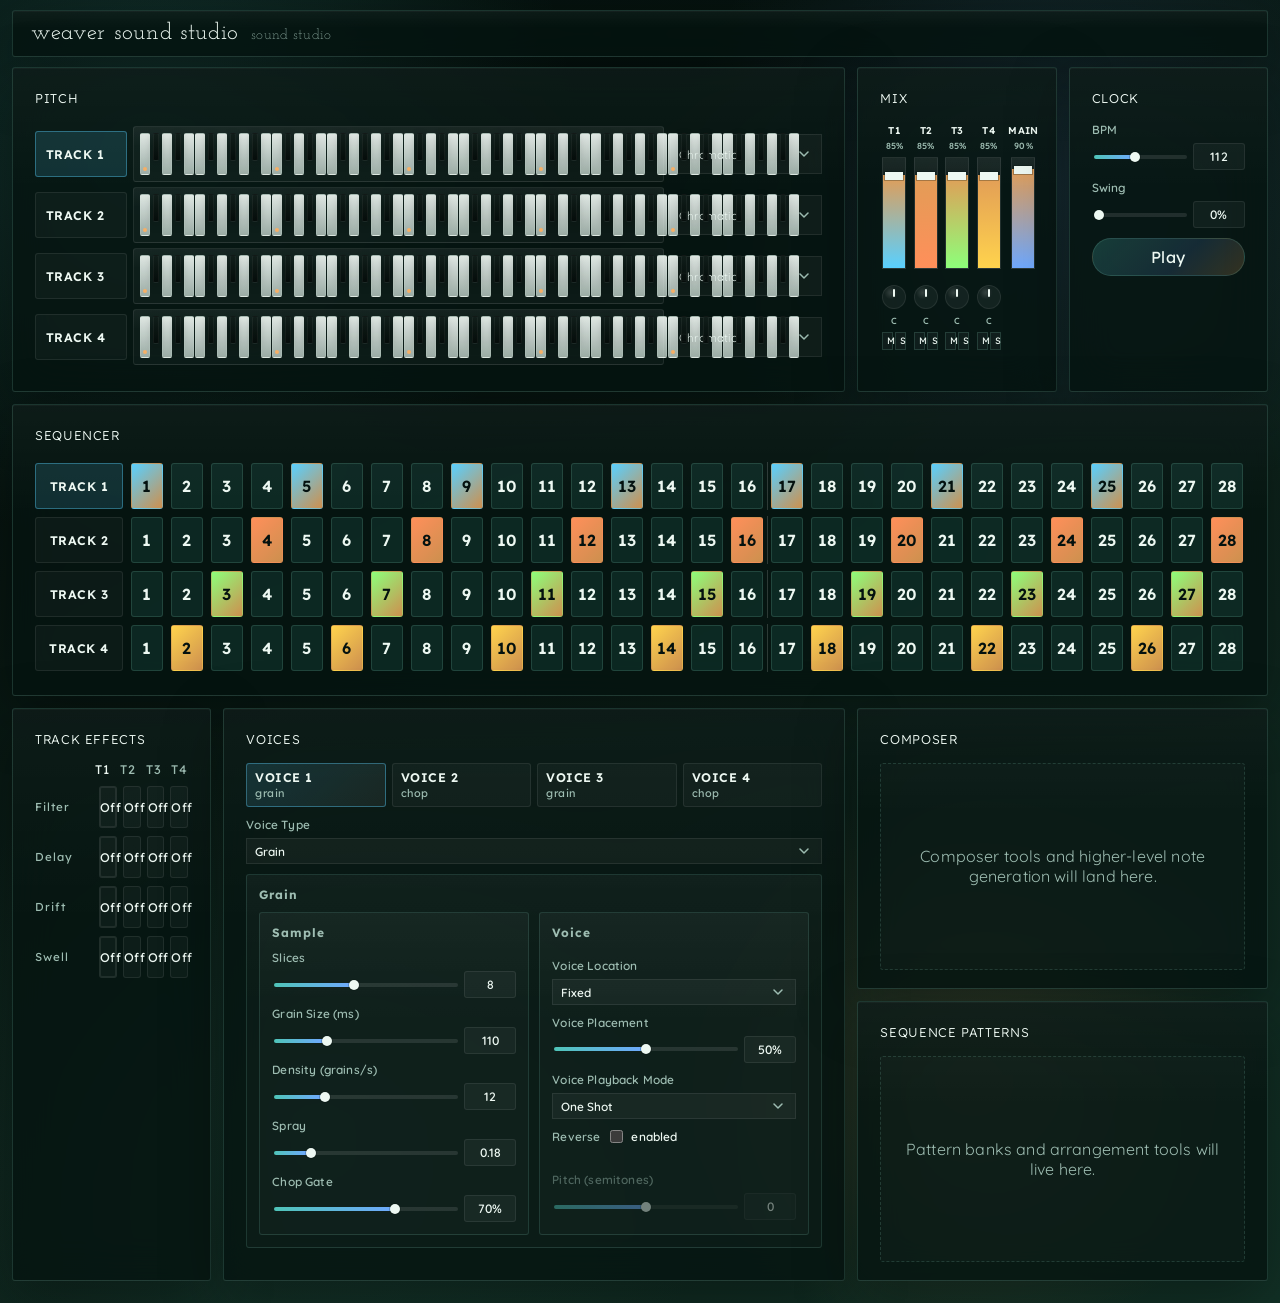
==== commit 160d2dff: "Add synth wavefolding and scope UI" ====
--- a/index.html
+++ b/index.html
@@ -3,7 +3,7 @@
   <head>
     <meta charset="UTF-8" />
     <meta name="viewport" content="width=device-width, initial-scale=1.0" />
-    <title>Grain and Chop</title>
+    <title>Weaver Sound Studio</title>
     <link rel="preconnect" href="https://fonts.googleapis.com" />
     <link rel="preconnect" href="https://fonts.gstatic.com" crossorigin />
     <link
@@ -16,7 +16,7 @@
     <div class="app-shell">
       <header class="hero">
         <div class="hero-copy">
-          <h1>a general weaver</h1>
+          <h1>weaver sound studio</h1>
           <p class="subhead">sound studio</p>
         </div>
       </header>
@@ -77,15 +77,6 @@
             </div>
           </div>
           <div id="pattern-grid" class="pattern-grid"></div>
-        </section>
-
-        <section class="panel pane-sequence-patterns">
-          <div class="panel-head">
-            <h2>Sequence Patterns</h2>
-          </div>
-          <div class="placeholder-panel">
-            <p>Pattern banks and arrangement tools will live here.</p>
-          </div>
         </section>
 
         <section class="panel pane-track-effects">
@@ -211,49 +202,64 @@
               <div class="control-group-head">
                 <h3 id="synth-group-title">Synth</h3>
               </div>
-              <div class="control-grid track-settings-grid">
-                <label class="compact-field">
-                  Wave
-                  <select id="synth-wave">
-                    <option value="sine">Sine</option>
-                    <option value="triangle">Triangle</option>
-                    <option value="sawtooth">Saw</option>
-                    <option value="square">Square</option>
-                  </select>
-                </label>
-                <label class="compact-field" id="synth-tune-field">
-                  Tune
-                  <select id="synth-tune"></select>
-                </label>
-                <div class="rotary-field">
-                  <span>Wave / Noise Mix</span>
-                  <div class="rotary-row">
-                    <button id="synth-noise-mix-knob" class="voice-rotary" type="button" aria-label="Wave and noise mix"></button>
-                    <span id="synth-noise-mix-value" class="value-pill">0%</span>
-                  </div>
+              <div class="synth-settings-layout">
+                <div class="control-grid track-settings-grid synth-control-grid">
+                  <label class="compact-field">
+                    Wave
+                    <select id="synth-wave">
+                      <option value="sine">Sine</option>
+                      <option value="triangle">Triangle</option>
+                      <option value="sawtooth">Saw</option>
+                      <option value="square">Square</option>
+                    </select>
+                  </label>
+                  <label class="compact-field" id="synth-tune-field">
+                    Tune
+                    <select id="synth-tune"></select>
+                  </label>
+                  <div class="rotary-field">
+                    <span>Wave / Noise Mix</span>
+                    <div class="rotary-row">
+                      <button id="synth-noise-mix-knob" class="voice-rotary" type="button" aria-label="Wave and noise mix"></button>
+                      <span id="synth-noise-mix-value" class="value-pill">0%</span>
+                    </div>
+                  </div>
+                  <label class="compact-field">
+                    SVF Type
+                    <select id="synth-filter-type">
+                      <option value="lowpass">Low Pass</option>
+                      <option value="bandpass">Band Pass</option>
+                      <option value="highpass">High Pass</option>
+                    </select>
+                  </label>
+                  <label class="compact-field">
+                    SVF Frequency
+                    <div class="slider-row">
+                      <input id="synth-filter-frequency" type="range" min="20" max="16000" value="3200" />
+                      <span id="synth-filter-frequency-value" class="value-pill">3.20 kHz</span>
+                    </div>
+                  </label>
+                  <label class="compact-field">
+                    SVF Q
+                    <div class="slider-row">
+                      <input id="synth-filter-q" type="range" min="0.1" max="20" step="0.1" value="0.8" />
+                      <span id="synth-filter-q-value" class="value-pill">0.8</span>
+                    </div>
+                  </label>
                 </div>
-                <label class="compact-field">
-                  SVF Type
-                  <select id="synth-filter-type">
-                    <option value="lowpass">Low Pass</option>
-                    <option value="bandpass">Band Pass</option>
-                    <option value="highpass">High Pass</option>
-                  </select>
-                </label>
-                <label class="compact-field">
-                  SVF Frequency
-                  <div class="slider-row">
-                    <input id="synth-filter-frequency" type="range" min="20" max="16000" value="3200" />
-                    <span id="synth-filter-frequency-value" class="value-pill">3.20 kHz</span>
-                  </div>
-                </label>
-                <label class="compact-field">
-                  SVF Q
-                  <div class="slider-row">
-                    <input id="synth-filter-q" type="range" min="0.1" max="20" step="0.1" value="0.8" />
-                    <span id="synth-filter-q-value" class="value-pill">0.8</span>
-                  </div>
-                </label>
+                <section class="control-group nested-control-group synth-visual-group" aria-labelledby="synth-visual-title">
+                  <div class="control-group-head">
+                    <h3 id="synth-visual-title">Wave Shape</h3>
+                  </div>
+                  <label class="compact-field">
+                    Wave Fold
+                    <div class="slider-row">
+                      <input id="synth-fold" type="range" min="0" max="100" value="0" />
+                      <span id="synth-fold-value" class="value-pill">0%</span>
+                    </div>
+                  </label>
+                  <canvas id="synth-waveform-scope" class="synth-waveform-scope" width="520" height="118"></canvas>
+                </section>
               </div>
             </section>
           </div>
@@ -265,6 +271,15 @@
           </div>
           <div class="placeholder-panel">
             <p>Composer tools and higher-level note generation will land here.</p>
+          </div>
+        </section>
+
+        <section class="panel pane-sequence-patterns">
+          <div class="panel-head">
+            <h2>Sequence Patterns</h2>
+          </div>
+          <div class="placeholder-panel">
+            <p>Pattern banks and arrangement tools will live here.</p>
           </div>
         </section>
       </main>
--- a/styles.css
+++ b/styles.css
@@ -187,24 +187,24 @@
   grid-row: 2;
 }
 
-.pane-sequence-patterns {
+.pane-track-effects {
   grid-column: 1;
   grid-row: 3 / span 2;
 }
 
-.pane-track-effects {
-  grid-column: 2;
-  grid-row: 3 / span 2;
-}
-
 .pane-voices {
-  grid-column: 3 / span 2;
+  grid-column: 2 / span 3;
   grid-row: 3 / span 2;
 }
 
 .pane-composer {
   grid-column: 5 / span 2;
-  grid-row: 3 / span 2;
+  grid-row: 3;
+}
+
+.pane-sequence-patterns {
+  grid-column: 5 / span 2;
+  grid-row: 4;
 }
 
 .legacy-sample-shell {
@@ -646,6 +646,17 @@
   gap: 10px;
 }
 
+.synth-settings-layout {
+  display: grid;
+  grid-template-columns: minmax(0, 1.15fr) minmax(220px, 0.85fr);
+  gap: 10px;
+  align-items: start;
+}
+
+.synth-control-grid {
+  grid-template-columns: 1fr;
+}
+
 .voice-type-control,
 .synth-settings-group,
 .sample-voice-settings-group {
@@ -709,6 +720,21 @@
   background: var(--text);
   transform-origin: 50% 10px;
   transform: rotate(var(--rotary-angle, -135deg));
+}
+
+.synth-visual-group {
+  align-content: start;
+}
+
+.synth-waveform-scope {
+  width: 100%;
+  height: 118px;
+  display: block;
+  border: 1px solid rgba(126, 205, 185, 0.14);
+  border-radius: var(--pane-radius);
+  background:
+    linear-gradient(180deg, rgba(255, 255, 255, 0.02), transparent 48%),
+    rgba(255, 255, 255, 0.018);
 }
 
 .control-group {
@@ -1370,6 +1396,10 @@
     grid-template-columns: 1fr;
   }
 
+  .synth-settings-layout {
+    grid-template-columns: 1fr;
+  }
+
   .track-selector {
     grid-template-columns: repeat(2, minmax(0, 1fr));
   }
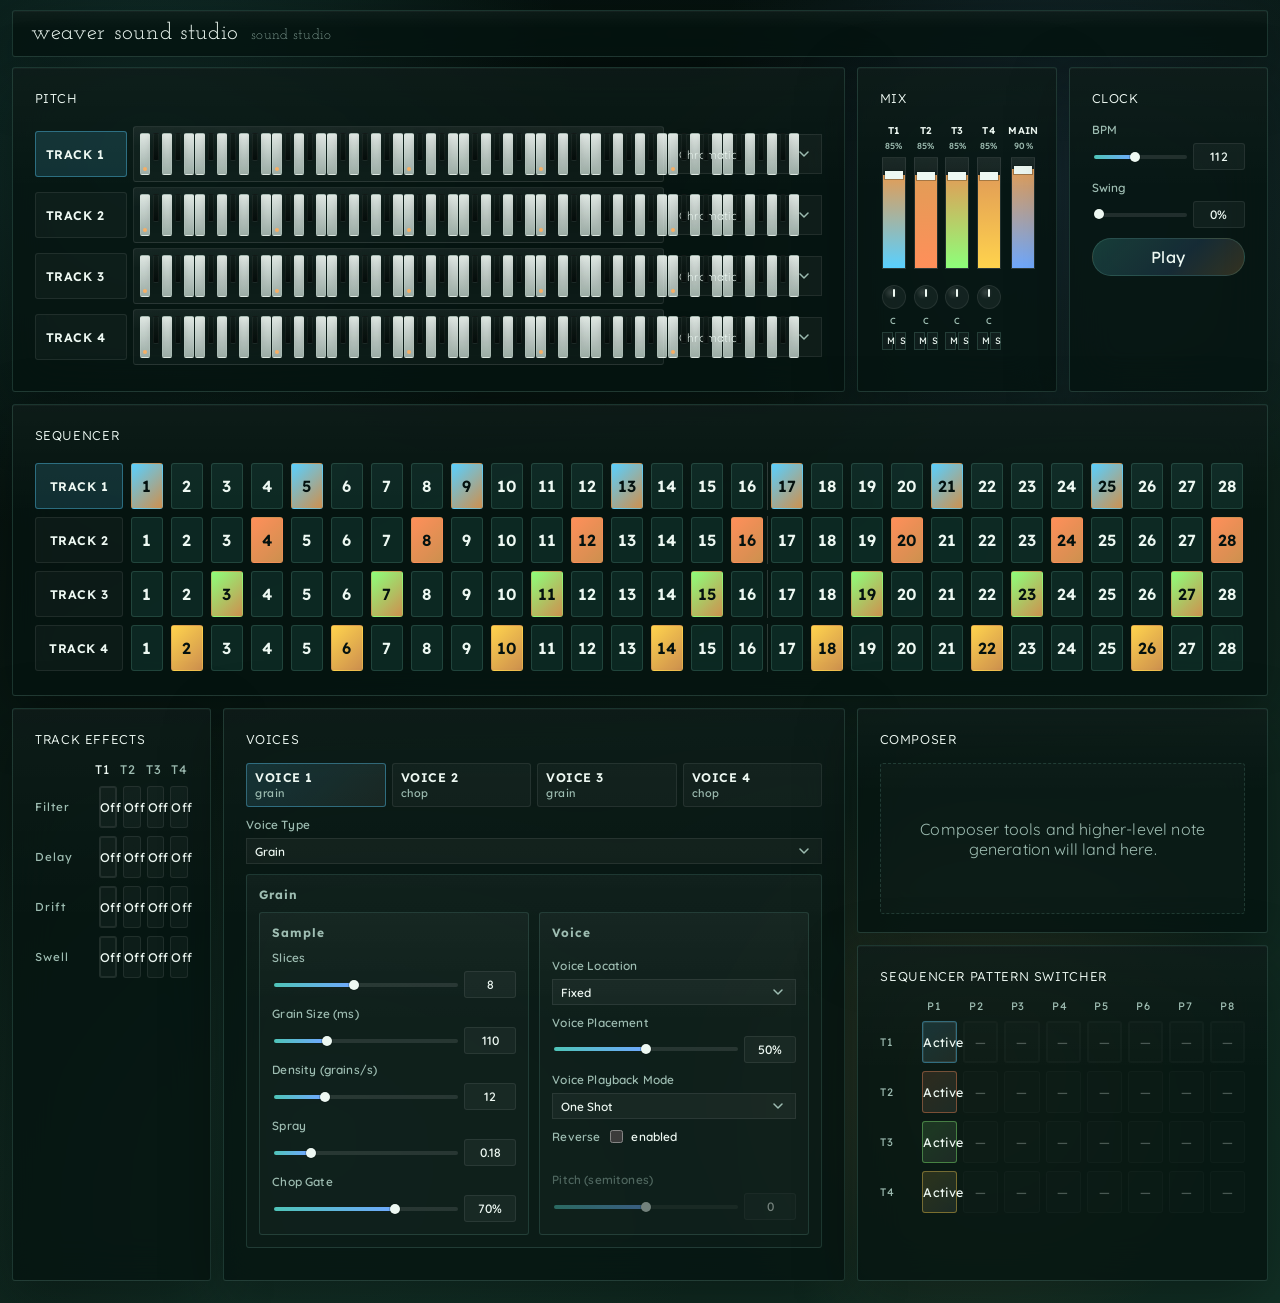
==== commit b4a11a9c: "Add sequencer pattern switcher matrix" ====
--- a/index.html
+++ b/index.html
@@ -249,8 +249,23 @@
                 </div>
                 <section class="control-group nested-control-group synth-visual-group" aria-labelledby="synth-visual-title">
                   <div class="control-group-head">
-                    <h3 id="synth-visual-title">Wave Shape</h3>
-                  </div>
+                    <h3 id="synth-visual-title">Wave Sculpt</h3>
+                  </div>
+                  <canvas id="synth-waveform-scope" class="synth-waveform-scope" width="520" height="118"></canvas>
+                  <label class="compact-field">
+                    Wave Shape
+                    <div class="slider-row">
+                      <input id="synth-wave-shape" type="range" min="0" max="100" value="50" />
+                      <span id="synth-wave-shape-value" class="value-pill">50%</span>
+                    </div>
+                  </label>
+                  <label class="compact-field">
+                    Amplitude
+                    <div class="slider-row">
+                      <input id="synth-level" type="range" min="0" max="100" value="70" />
+                      <span id="synth-level-value" class="value-pill">70%</span>
+                    </div>
+                  </label>
                   <label class="compact-field">
                     Wave Fold
                     <div class="slider-row">
@@ -258,7 +273,6 @@
                       <span id="synth-fold-value" class="value-pill">0%</span>
                     </div>
                   </label>
-                  <canvas id="synth-waveform-scope" class="synth-waveform-scope" width="520" height="118"></canvas>
                 </section>
               </div>
             </section>
@@ -276,11 +290,9 @@
 
         <section class="panel pane-sequence-patterns">
           <div class="panel-head">
-            <h2>Sequence Patterns</h2>
-          </div>
-          <div class="placeholder-panel">
-            <p>Pattern banks and arrangement tools will live here.</p>
-          </div>
+            <h2>Sequencer Pattern Switcher</h2>
+          </div>
+          <div id="sequence-pattern-switcher" class="effects-matrix pattern-switcher-matrix"></div>
         </section>
       </main>
 
@@ -315,45 +327,65 @@
       <section class="overlay-panel" role="dialog" aria-modal="true" aria-labelledby="track-settings-title">
         <div class="panel-head overlay-head">
           <div class="panel-head-copy">
-            <h2 id="track-settings-title">Track Settings</h2>
+            <h2 id="track-settings-title">Pattern Settings</h2>
             <p id="track-settings-track"></p>
           </div>
           <button id="track-settings-close" type="button">Close</button>
         </div>
         <div id="track-settings-group" class="control-group sequence-settings-group track-settings-overlay-group">
-          <div class="sequence-settings-stack">
-            <label class="compact-field">
-              Voice
-              <select id="pattern-voice-select">
-                <option value="0">Voice 1</option>
-                <option value="1">Voice 2</option>
-                <option value="2">Voice 3</option>
-                <option value="3">Voice 4</option>
+          <div class="sequence-settings-stack pattern-settings-stack">
+            <label class="compact-field span-2">
+              Pattern
+              <select id="track-pattern-select">
+                <option value="0">Pattern 1</option>
+                <option value="1">Pattern 2</option>
+                <option value="2">Pattern 3</option>
+                <option value="3">Pattern 4</option>
+                <option value="4">Pattern 5</option>
+                <option value="5">Pattern 6</option>
+                <option value="6">Pattern 7</option>
+                <option value="7">Pattern 8</option>
               </select>
             </label>
-            <label class="compact-field">
-              Steps / Bar
-              <div class="slider-row">
-                <input id="track-steps" type="range" min="1" max="32" value="16" />
-                <span id="track-steps-value" class="value-pill">16</span>
-              </div>
-            </label>
-            <label class="compact-field">
-              Playback Mode
-              <select id="track-playback-mode">
-                <option value="forward">Forward</option>
-                <option value="ping-pong">Ping Pong</option>
-                <option value="random">Random</option>
-                <option value="reverse">Reverse</option>
-              </select>
-            </label>
-            <label class="compact-field">
-              Step Probability
-              <div class="slider-row">
-                <input id="track-step-probability" type="range" min="0" max="100" value="100" />
-                <span id="track-step-probability-value" class="value-pill">100%</span>
-              </div>
-            </label>
+            <section class="control-group nested-control-group track-step-fill-group" aria-labelledby="track-sequencer-title">
+              <div class="control-group-head">
+                <h3 id="track-sequencer-title">Sequencer</h3>
+              </div>
+              <div class="control-grid track-settings-grid">
+                <label class="compact-field">
+                  Voice
+                  <select id="pattern-voice-select">
+                    <option value="0">Voice 1</option>
+                    <option value="1">Voice 2</option>
+                    <option value="2">Voice 3</option>
+                    <option value="3">Voice 4</option>
+                  </select>
+                </label>
+                <label class="compact-field">
+                  Steps / Bar
+                  <div class="slider-row">
+                    <input id="track-steps" type="range" min="1" max="32" value="16" />
+                    <span id="track-steps-value" class="value-pill">16</span>
+                  </div>
+                </label>
+                <label class="compact-field">
+                  Playback Mode
+                  <select id="track-playback-mode">
+                    <option value="forward">Forward</option>
+                    <option value="ping-pong">Ping Pong</option>
+                    <option value="random">Random</option>
+                    <option value="reverse">Reverse</option>
+                  </select>
+                </label>
+                <label class="compact-field">
+                  Step Probability
+                  <div class="slider-row">
+                    <input id="track-step-probability" type="range" min="0" max="100" value="100" />
+                    <span id="track-step-probability-value" class="value-pill">100%</span>
+                  </div>
+                </label>
+              </div>
+            </section>
             <section class="control-group nested-control-group track-step-fill-group" aria-labelledby="track-envelope-title">
               <div class="control-group-head">
                 <h3 id="track-envelope-title">ADSR Envelope</h3>
--- a/styles.css
+++ b/styles.css
@@ -1014,6 +1014,33 @@
   grid-template-columns: 58px repeat(4, minmax(0, 1fr));
 }
 
+.pattern-switcher-matrix .effects-matrix-header {
+  margin-left: 36px;
+}
+
+.pattern-switcher-matrix .effects-matrix-row {
+  grid-template-columns: repeat(8, minmax(0, 1fr));
+}
+
+.pattern-switcher-matrix .effects-row {
+  grid-template-columns: 36px repeat(8, minmax(0, 1fr));
+}
+
+.pattern-switcher-matrix .effects-row-label,
+.pattern-switcher-matrix .effects-track-head {
+  font-size: 0.68rem;
+}
+
+.pattern-switcher-button:disabled {
+  opacity: 0.28;
+  cursor: default;
+}
+
+.pattern-switcher-button:disabled:hover {
+  transform: none;
+  border-color: rgba(255, 255, 255, 0.08);
+}
+
 .effects-row-label {
   justify-items: start;
   padding-left: 0;
@@ -1048,7 +1075,7 @@
 .overlay-panel {
   position: relative;
   z-index: 1;
-  width: min(480px, calc(100vw - 32px));
+  width: min(720px, calc(100vw - 32px));
   padding: 20px;
   border: 1px solid var(--line);
   border-radius: var(--pane-radius);
@@ -1072,6 +1099,17 @@
 
 .track-settings-overlay-group {
   padding: 14px;
+}
+
+.pattern-settings-stack {
+  display: grid;
+  grid-template-columns: repeat(2, minmax(0, 1fr));
+  gap: 10px;
+}
+
+.pattern-settings-stack > .span-2,
+.pattern-settings-stack > .control-group {
+  min-width: 0;
 }
 
 .track-step-fill-group {
@@ -1393,6 +1431,10 @@
   }
 
   .track-settings-stack {
+    grid-template-columns: 1fr;
+  }
+
+  .pattern-settings-stack {
     grid-template-columns: 1fr;
   }
 
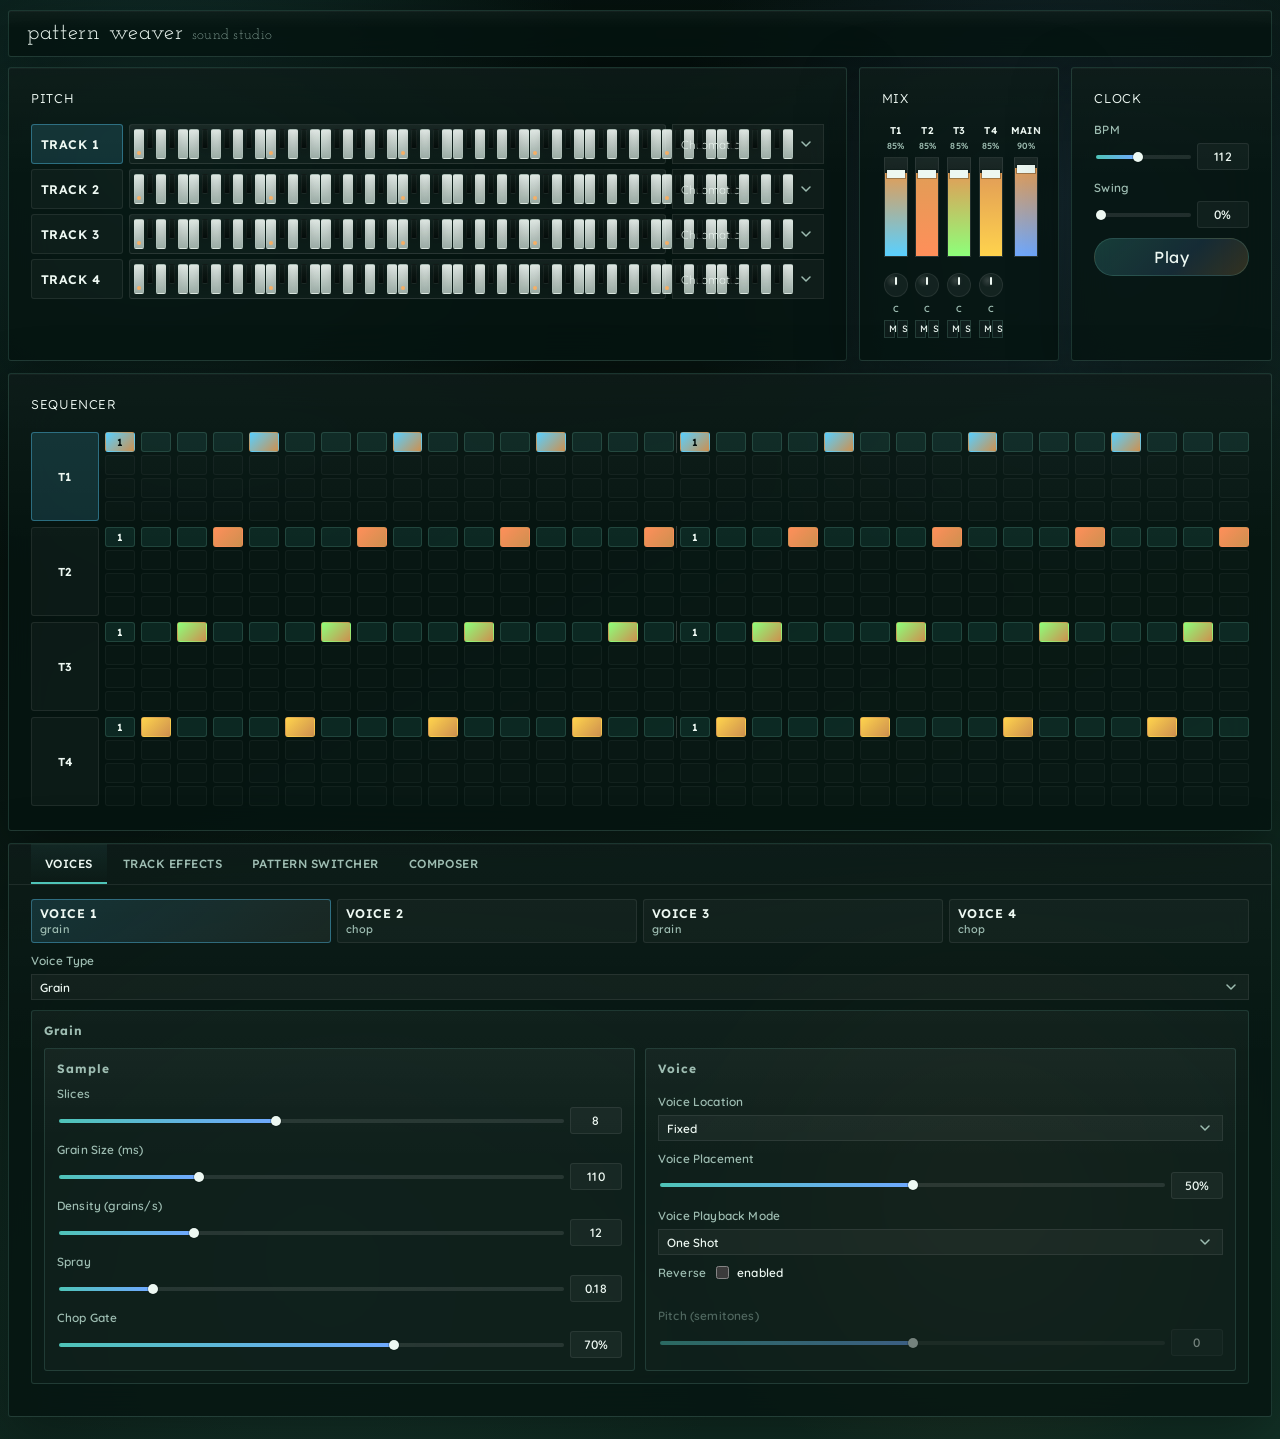
==== commit 82ac9381: "Refine workspace tabs to Material style" ====
--- a/index.html
+++ b/index.html
@@ -3,7 +3,7 @@
   <head>
     <meta charset="UTF-8" />
     <meta name="viewport" content="width=device-width, initial-scale=1.0" />
-    <title>Weaver Sound Studio</title>
+    <title>Pattern Weaver Sound Studio</title>
     <link rel="preconnect" href="https://fonts.googleapis.com" />
     <link rel="preconnect" href="https://fonts.gstatic.com" crossorigin />
     <link
@@ -16,7 +16,7 @@
     <div class="app-shell">
       <header class="hero">
         <div class="hero-copy">
-          <h1>weaver sound studio</h1>
+          <h1>pattern weaver</h1>
           <p class="subhead">sound studio</p>
         </div>
       </header>
@@ -79,220 +79,216 @@
           <div id="pattern-grid" class="pattern-grid"></div>
         </section>
 
-        <section class="panel pane-track-effects">
-          <div class="panel-head">
-            <div class="panel-head-copy">
-              <h2>Track Effects</h2>
-            </div>
-          </div>
-          <div id="effects-matrix" class="effects-matrix"></div>
-        </section>
-
-        <section class="panel pane-voices">
-          <div class="panel-head">
-            <h2>Voices</h2>
-          </div>
-          <div id="track-selector" class="track-selector"></div>
-          <label class="compact-field voice-type-control">
-            Voice Type
-            <select id="mode">
-              <option value="synth">Synth</option>
-              <option value="granular">Grain</option>
-              <option value="chop">Chop</option>
-            </select>
-          </label>
-          <div class="control-stack track-settings-stack">
-            <section id="sample-voice-settings-group" class="control-group sample-voice-settings-group" aria-labelledby="sample-voice-group-title">
-              <div class="control-group-head">
-                <h3 id="sample-voice-group-title">Grain</h3>
-              </div>
+        <section class="panel pane-workspace">
+          <div id="workspace-tabs" class="workspace-tabs" role="tablist" aria-label="Workspace Sections">
+            <button class="workspace-tab active" type="button" role="tab" aria-selected="true" data-workspace-tab="voices">Voices</button>
+            <button class="workspace-tab" type="button" role="tab" aria-selected="false" data-workspace-tab="track-effects">Track Effects</button>
+            <button class="workspace-tab" type="button" role="tab" aria-selected="false" data-workspace-tab="pattern-switcher">Pattern Switcher</button>
+            <button class="workspace-tab" type="button" role="tab" aria-selected="false" data-workspace-tab="composer">Composer</button>
+          </div>
+          <div class="workspace-panels">
+            <section class="workspace-panel workspace-panel-voices is-active" data-workspace-panel="voices">
+              <div id="track-selector" class="track-selector"></div>
+              <label class="compact-field voice-type-control">
+                Voice Type
+                <select id="mode">
+                  <option value="synth">Synth</option>
+                  <option value="granular">Grain</option>
+                  <option value="chop">Chop</option>
+                </select>
+              </label>
               <div class="control-stack track-settings-stack">
-                <section id="sample-settings-group" class="control-group nested-control-group" aria-labelledby="sample-group-title">
+                <section id="sample-voice-settings-group" class="control-group sample-voice-settings-group" aria-labelledby="sample-voice-group-title">
                   <div class="control-group-head">
-                    <h3 id="sample-group-title">Sample</h3>
-                  </div>
-                  <div class="control-grid track-settings-grid">
-                    <label class="compact-field">
-                      Slices
-                      <div class="slider-row">
-                        <input id="slice-count" type="range" min="2" max="16" value="8" />
-                        <span id="slice-count-value" class="value-pill">8</span>
+                    <h3 id="sample-voice-group-title">Grain</h3>
+                  </div>
+                  <div class="control-stack track-settings-stack">
+                    <section id="sample-settings-group" class="control-group nested-control-group" aria-labelledby="sample-group-title">
+                      <div class="control-group-head">
+                        <h3 id="sample-group-title">Sample</h3>
                       </div>
-                    </label>
-                    <label class="compact-field">
-                      Grain Size (ms)
-                      <div class="slider-row">
-                        <input id="grain-size" type="range" min="20" max="350" value="110" />
-                        <span id="grain-size-value" class="value-pill">110</span>
+                      <div class="control-grid track-settings-grid">
+                        <label class="compact-field">
+                          Slices
+                          <div class="slider-row">
+                            <input id="slice-count" type="range" min="2" max="16" value="8" />
+                            <span id="slice-count-value" class="value-pill">8</span>
+                          </div>
+                        </label>
+                        <label class="compact-field">
+                          Grain Size (ms)
+                          <div class="slider-row">
+                            <input id="grain-size" type="range" min="20" max="350" value="110" />
+                            <span id="grain-size-value" class="value-pill">110</span>
+                          </div>
+                        </label>
+                        <label class="compact-field">
+                          Density (grains/s)
+                          <div class="slider-row">
+                            <input id="grain-density" type="range" min="2" max="40" value="12" />
+                            <span id="grain-density-value" class="value-pill">12</span>
+                          </div>
+                        </label>
+                        <label class="compact-field">
+                          Spray
+                          <div class="slider-row">
+                            <input id="spray" type="range" min="0" max="100" value="18" />
+                            <span id="spray-value" class="value-pill">0.18</span>
+                          </div>
+                        </label>
+                        <label class="compact-field">
+                          Chop Gate
+                          <div class="slider-row">
+                            <input id="chop-gate" type="range" min="10" max="100" value="70" />
+                            <span id="chop-gate-value" class="value-pill">70%</span>
+                          </div>
+                        </label>
                       </div>
-                    </label>
-                    <label class="compact-field">
-                      Density (grains/s)
-                      <div class="slider-row">
-                        <input id="grain-density" type="range" min="2" max="40" value="12" />
-                        <span id="grain-density-value" class="value-pill">12</span>
+                    </section>
+
+                    <section id="voice-playback-settings-group" class="control-group nested-control-group" aria-labelledby="voice-group-title">
+                      <div class="control-group-head">
+                        <h3 id="voice-group-title">Voice</h3>
                       </div>
-                    </label>
-                    <label class="compact-field">
-                      Spray
-                      <div class="slider-row">
-                        <input id="spray" type="range" min="0" max="100" value="18" />
-                        <span id="spray-value" class="value-pill">0.18</span>
+                      <div class="control-grid track-settings-grid">
+                        <label class="compact-field">
+                          Voice Location
+                          <select id="grain-location">
+                            <option value="fixed">Fixed</option>
+                            <option value="sequential">Sequential</option>
+                            <option value="sweep">Sweep</option>
+                            <option value="random">Random</option>
+                          </select>
+                        </label>
+                        <label class="compact-field" id="voice-placement-field">
+                          Voice Placement
+                          <div class="slider-row">
+                            <input id="voice-placement" type="range" min="0" max="100" value="50" />
+                            <span id="voice-placement-value" class="value-pill">50%</span>
+                          </div>
+                        </label>
+                        <label class="compact-field">
+                          Voice Playback Mode
+                          <select id="voice-playback-mode">
+                            <option value="one-shot">One Shot</option>
+                            <option value="loop">Loop</option>
+                            <option value="smooth-loop">Smooth Loop</option>
+                          </select>
+                        </label>
+                        <label class="compact-field compact-field-inline">
+                          <span>Reverse</span>
+                          <span class="checkbox-inline">
+                            <input id="reverse" type="checkbox" />
+                            <span>enabled</span>
+                          </span>
+                        </label>
+                        <label class="compact-field" id="voice-pitch-field">
+                          Pitch (semitones)
+                          <div class="slider-row">
+                            <input id="pitch" type="range" min="-24" max="24" value="0" />
+                            <span id="pitch-value" class="value-pill">0</span>
+                          </div>
+                        </label>
                       </div>
-                    </label>
-                    <label class="compact-field">
-                      Chop Gate
-                      <div class="slider-row">
-                        <input id="chop-gate" type="range" min="10" max="100" value="70" />
-                        <span id="chop-gate-value" class="value-pill">70%</span>
+                    </section>
+                  </div>
+                </section>
+
+                <section id="synth-settings-group" class="control-group synth-settings-group ui-hidden" aria-labelledby="synth-group-title">
+                  <div class="control-group-head">
+                    <h3 id="synth-group-title">Synth</h3>
+                  </div>
+                  <div class="synth-settings-layout">
+                    <div class="control-grid track-settings-grid synth-control-grid">
+                      <label class="compact-field">
+                        Wave
+                        <select id="synth-wave">
+                          <option value="sine">Sine</option>
+                          <option value="triangle">Triangle</option>
+                          <option value="sawtooth">Saw</option>
+                          <option value="square">Square</option>
+                        </select>
+                      </label>
+                      <label class="compact-field" id="synth-tune-field">
+                        Tune
+                        <select id="synth-tune"></select>
+                      </label>
+                      <div class="rotary-field">
+                        <span>Wave / Noise Mix</span>
+                        <div class="rotary-row">
+                          <button id="synth-noise-mix-knob" class="voice-rotary" type="button" aria-label="Wave and noise mix"></button>
+                          <span id="synth-noise-mix-value" class="value-pill">0%</span>
+                        </div>
                       </div>
-                    </label>
+                      <label class="compact-field">
+                        SVF Type
+                        <select id="synth-filter-type">
+                          <option value="lowpass">Low Pass</option>
+                          <option value="bandpass">Band Pass</option>
+                          <option value="highpass">High Pass</option>
+                        </select>
+                      </label>
+                      <label class="compact-field">
+                        SVF Frequency
+                        <div class="slider-row">
+                          <input id="synth-filter-frequency" type="range" min="20" max="16000" value="3200" />
+                          <span id="synth-filter-frequency-value" class="value-pill">3.20 kHz</span>
+                        </div>
+                      </label>
+                      <label class="compact-field">
+                        SVF Q
+                        <div class="slider-row">
+                          <input id="synth-filter-q" type="range" min="0.1" max="20" step="0.1" value="0.8" />
+                          <span id="synth-filter-q-value" class="value-pill">0.8</span>
+                        </div>
+                      </label>
+                    </div>
+                    <section class="control-group nested-control-group synth-visual-group" aria-labelledby="synth-visual-title">
+                      <div class="control-group-head">
+                        <h3 id="synth-visual-title">Wave Sculpt</h3>
+                      </div>
+                      <canvas id="synth-waveform-scope" class="synth-waveform-scope" width="520" height="118"></canvas>
+                      <label class="compact-field">
+                        Wave Shape
+                        <div class="slider-row">
+                          <input id="synth-wave-shape" type="range" min="0" max="100" value="50" />
+                          <span id="synth-wave-shape-value" class="value-pill">50%</span>
+                        </div>
+                      </label>
+                      <label class="compact-field">
+                        Amplitude
+                        <div class="slider-row">
+                          <input id="synth-level" type="range" min="0" max="100" value="70" />
+                          <span id="synth-level-value" class="value-pill">70%</span>
+                        </div>
+                      </label>
+                      <label class="compact-field">
+                        Wave Fold
+                        <div class="slider-row">
+                          <input id="synth-fold" type="range" min="0" max="100" value="0" />
+                          <span id="synth-fold-value" class="value-pill">0%</span>
+                        </div>
+                      </label>
+                    </section>
                   </div>
                 </section>
-
-                <section id="voice-playback-settings-group" class="control-group nested-control-group" aria-labelledby="voice-group-title">
-                  <div class="control-group-head">
-                    <h3 id="voice-group-title">Voice</h3>
-                  </div>
-                  <div class="control-grid track-settings-grid">
-                    <label class="compact-field">
-                      Voice Location
-                      <select id="grain-location">
-                        <option value="fixed">Fixed</option>
-                        <option value="sequential">Sequential</option>
-                        <option value="sweep">Sweep</option>
-                        <option value="random">Random</option>
-                      </select>
-                    </label>
-                    <label class="compact-field" id="voice-placement-field">
-                      Voice Placement
-                      <div class="slider-row">
-                        <input id="voice-placement" type="range" min="0" max="100" value="50" />
-                        <span id="voice-placement-value" class="value-pill">50%</span>
-                      </div>
-                    </label>
-                    <label class="compact-field">
-                      Voice Playback Mode
-                      <select id="voice-playback-mode">
-                        <option value="one-shot">One Shot</option>
-                        <option value="loop">Loop</option>
-                        <option value="smooth-loop">Smooth Loop</option>
-                      </select>
-                    </label>
-                    <label class="compact-field compact-field-inline">
-                      <span>Reverse</span>
-                      <span class="checkbox-inline">
-                        <input id="reverse" type="checkbox" />
-                        <span>enabled</span>
-                      </span>
-                    </label>
-                    <label class="compact-field" id="voice-pitch-field">
-                      Pitch (semitones)
-                      <div class="slider-row">
-                        <input id="pitch" type="range" min="-24" max="24" value="0" />
-                        <span id="pitch-value" class="value-pill">0</span>
-                      </div>
-                    </label>
-                  </div>
-                </section>
-              </div>
-            </section>
-
-            <section id="synth-settings-group" class="control-group synth-settings-group ui-hidden" aria-labelledby="synth-group-title">
-              <div class="control-group-head">
-                <h3 id="synth-group-title">Synth</h3>
-              </div>
-              <div class="synth-settings-layout">
-                <div class="control-grid track-settings-grid synth-control-grid">
-                  <label class="compact-field">
-                    Wave
-                    <select id="synth-wave">
-                      <option value="sine">Sine</option>
-                      <option value="triangle">Triangle</option>
-                      <option value="sawtooth">Saw</option>
-                      <option value="square">Square</option>
-                    </select>
-                  </label>
-                  <label class="compact-field" id="synth-tune-field">
-                    Tune
-                    <select id="synth-tune"></select>
-                  </label>
-                  <div class="rotary-field">
-                    <span>Wave / Noise Mix</span>
-                    <div class="rotary-row">
-                      <button id="synth-noise-mix-knob" class="voice-rotary" type="button" aria-label="Wave and noise mix"></button>
-                      <span id="synth-noise-mix-value" class="value-pill">0%</span>
-                    </div>
-                  </div>
-                  <label class="compact-field">
-                    SVF Type
-                    <select id="synth-filter-type">
-                      <option value="lowpass">Low Pass</option>
-                      <option value="bandpass">Band Pass</option>
-                      <option value="highpass">High Pass</option>
-                    </select>
-                  </label>
-                  <label class="compact-field">
-                    SVF Frequency
-                    <div class="slider-row">
-                      <input id="synth-filter-frequency" type="range" min="20" max="16000" value="3200" />
-                      <span id="synth-filter-frequency-value" class="value-pill">3.20 kHz</span>
-                    </div>
-                  </label>
-                  <label class="compact-field">
-                    SVF Q
-                    <div class="slider-row">
-                      <input id="synth-filter-q" type="range" min="0.1" max="20" step="0.1" value="0.8" />
-                      <span id="synth-filter-q-value" class="value-pill">0.8</span>
-                    </div>
-                  </label>
-                </div>
-                <section class="control-group nested-control-group synth-visual-group" aria-labelledby="synth-visual-title">
-                  <div class="control-group-head">
-                    <h3 id="synth-visual-title">Wave Sculpt</h3>
-                  </div>
-                  <canvas id="synth-waveform-scope" class="synth-waveform-scope" width="520" height="118"></canvas>
-                  <label class="compact-field">
-                    Wave Shape
-                    <div class="slider-row">
-                      <input id="synth-wave-shape" type="range" min="0" max="100" value="50" />
-                      <span id="synth-wave-shape-value" class="value-pill">50%</span>
-                    </div>
-                  </label>
-                  <label class="compact-field">
-                    Amplitude
-                    <div class="slider-row">
-                      <input id="synth-level" type="range" min="0" max="100" value="70" />
-                      <span id="synth-level-value" class="value-pill">70%</span>
-                    </div>
-                  </label>
-                  <label class="compact-field">
-                    Wave Fold
-                    <div class="slider-row">
-                      <input id="synth-fold" type="range" min="0" max="100" value="0" />
-                      <span id="synth-fold-value" class="value-pill">0%</span>
-                    </div>
-                  </label>
-                </section>
-              </div>
-            </section>
-          </div>
-        </section>
-
-        <section class="panel pane-composer">
-          <div class="panel-head">
-            <h2>Composer</h2>
-          </div>
-          <div class="placeholder-panel">
-            <p>Composer tools and higher-level note generation will land here.</p>
-          </div>
-        </section>
-
-        <section class="panel pane-sequence-patterns">
-          <div class="panel-head">
-            <h2>Sequencer Pattern Switcher</h2>
-          </div>
-          <div id="sequence-pattern-switcher" class="effects-matrix pattern-switcher-matrix"></div>
+              </div>
+            </section>
+
+            <section class="workspace-panel workspace-panel-track-effects" data-workspace-panel="track-effects">
+              <div id="effects-matrix" class="effects-matrix"></div>
+            </section>
+
+            <section class="workspace-panel workspace-panel-pattern-switcher" data-workspace-panel="pattern-switcher">
+              <div id="sequence-pattern-switcher" class="effects-matrix pattern-switcher-matrix"></div>
+            </section>
+
+            <section class="workspace-panel workspace-panel-composer" data-workspace-panel="composer">
+              <div class="placeholder-panel">
+                <p>Composer tools and higher-level note generation will land here.</p>
+              </div>
+            </section>
+          </div>
         </section>
       </main>
 
@@ -369,6 +365,13 @@
                   </div>
                 </label>
                 <label class="compact-field">
+                  Bars
+                  <div class="slider-row">
+                    <input id="track-bars" type="range" min="1" max="8" value="2" />
+                    <span id="track-bars-value" class="value-pill">2</span>
+                  </div>
+                </label>
+                <label class="compact-field">
                   Playback Mode
                   <select id="track-playback-mode">
                     <option value="forward">Forward</option>
--- a/styles.css
+++ b/styles.css
@@ -49,7 +49,7 @@
 }
 
 .app-shell {
-  width: min(1820px, calc(100vw - 24px));
+  width: min(2120px, calc(100vw - 16px));
   margin: 0 auto;
   padding: 10px 0 22px;
 }
@@ -79,7 +79,7 @@
 .hero-copy {
   display: flex;
   align-items: baseline;
-  gap: 12px;
+  gap: 8px;
   min-width: 0;
 }
 
@@ -153,7 +153,7 @@
 .layout {
   display: grid;
   grid-template-columns: repeat(6, minmax(0, 1fr));
-  grid-template-rows: repeat(4, minmax(180px, auto));
+  grid-template-rows: minmax(162px, auto) minmax(180px, auto) minmax(180px, auto) minmax(180px, auto);
   gap: 12px;
   align-items: stretch;
 }
@@ -187,24 +187,10 @@
   grid-row: 2;
 }
 
-.pane-track-effects {
-  grid-column: 1;
+.pane-workspace {
+  grid-column: 1 / span 6;
   grid-row: 3 / span 2;
-}
-
-.pane-voices {
-  grid-column: 2 / span 3;
-  grid-row: 3 / span 2;
-}
-
-.pane-composer {
-  grid-column: 5 / span 2;
-  grid-row: 3;
-}
-
-.pane-sequence-patterns {
-  grid-column: 5 / span 2;
-  grid-row: 4;
+  padding-top: 0;
 }
 
 .legacy-sample-shell {
@@ -320,8 +306,8 @@
 
 .pitch-lanes {
   gap: 5px;
-  padding-top: 4px;
-  padding-bottom: 4px;
+  padding-top: 2px;
+  padding-bottom: 2px;
 }
 
 .pitch-lane {
@@ -332,10 +318,10 @@
 }
 
 .pitch-lane-label {
-  min-height: 46px;
+  min-height: 40px;
   display: grid;
   align-items: center;
-  padding: 0 10px;
+  padding: 0 9px;
   border-radius: var(--pane-radius);
   border: 1px solid rgba(255, 255, 255, 0.08);
   background: rgba(255, 255, 255, 0.03);
@@ -357,8 +343,8 @@
   display: grid;
   grid-template-columns: repeat(60, minmax(10px, 1fr));
   gap: 1px;
-  min-height: 54px;
-  padding: 6px;
+  min-height: 40px;
+  padding: 4px;
   border-radius: var(--pane-radius);
   border: 1px solid rgba(255, 255, 255, 0.08);
   background:
@@ -370,7 +356,7 @@
 .pitch-key {
   appearance: none;
   position: relative;
-  min-height: 42px;
+  min-height: 30px;
   padding: 0;
   border-radius: 2px;
   border: 1px solid rgba(212, 235, 225, 0.16);
@@ -379,7 +365,7 @@
 }
 
 .pitch-key.is-black {
-  min-height: 28px;
+  min-height: 20px;
   width: 68%;
   justify-self: center;
   z-index: 2;
@@ -514,7 +500,7 @@
 .mixer-meter {
   position: relative;
   width: 24px;
-  height: 112px;
+  height: 100px;
   margin-bottom: 6px;
   border: 1px solid rgba(255, 255, 255, 0.08);
   border-radius: 0;
@@ -1053,6 +1039,68 @@
   padding: 0;
 }
 
+.workspace-tabs {
+  display: flex;
+  gap: 2px;
+  flex-wrap: nowrap;
+  align-items: flex-end;
+  margin: 0 -22px 14px;
+  padding: 0 22px;
+  border-bottom: 1px solid rgba(255, 255, 255, 0.08);
+  overflow-x: auto;
+  overflow-y: hidden;
+}
+
+.workspace-tab {
+  min-height: 40px;
+  padding: 0 14px;
+  border: 0;
+  border-bottom: 2px solid transparent;
+  border-radius: 0;
+  background: transparent;
+  color: var(--muted);
+  font-size: 0.74rem;
+  font-weight: 500;
+  letter-spacing: 0.04em;
+  text-transform: uppercase;
+  transform: none !important;
+  white-space: nowrap;
+}
+
+.workspace-tab.active {
+  color: var(--text);
+  border-bottom-color: var(--accent);
+  background: linear-gradient(180deg, rgba(79, 196, 184, 0.08), rgba(79, 196, 184, 0));
+}
+
+.workspace-tab:hover {
+  border-color: transparent;
+  color: var(--text);
+  background: rgba(255, 255, 255, 0.03);
+}
+
+.workspace-panels {
+  min-height: 0;
+}
+
+.workspace-panel {
+  display: none;
+  min-height: 0;
+}
+
+.workspace-panel.is-active {
+  display: block;
+}
+
+.workspace-panel-track-effects .effects-matrix,
+.workspace-panel-pattern-switcher .effects-matrix {
+  height: auto;
+}
+
+.workspace-panel-composer .placeholder-panel {
+  min-height: 320px;
+}
+
 .overlay-shell {
   position: fixed;
   inset: 0;
@@ -1285,7 +1333,7 @@
 
 .pattern-grid {
   display: grid;
-  gap: 8px;
+  gap: 6px;
   overflow-x: auto;
   overflow-y: visible;
   padding-top: 4px;
@@ -1294,8 +1342,9 @@
 
 .pattern-row {
   display: grid;
-  gap: 8px;
-  align-items: center;
+  grid-template-columns: 68px minmax(0, 1fr);
+  gap: 6px;
+  align-items: stretch;
   min-width: max-content;
 }
 
@@ -1303,7 +1352,7 @@
   display: grid;
   min-height: 46px;
   align-items: center;
-  padding: 0 10px;
+  padding: 0 6px;
   border-radius: var(--pane-radius);
   border: 1px solid rgba(255, 255, 255, 0.08);
   background: rgba(255, 255, 255, 0.03);
@@ -1316,11 +1365,23 @@
 
 .pattern-row-name {
   color: var(--text);
-  font-size: 0.78rem;
+  font-size: 0.72rem;
   font-weight: 600;
   font-family: var(--font-display);
   letter-spacing: 0.04em;
   text-transform: uppercase;
+}
+
+.pattern-step-lanes {
+  display: grid;
+  gap: 3px;
+  min-width: 0;
+}
+
+.pattern-step-lane {
+  display: grid;
+  gap: 6px;
+  min-width: max-content;
 }
 
 .sequence-settings-stack .compact-field {
@@ -1388,6 +1449,19 @@
   outline-offset: 2px;
 }
 
+.step.compact {
+  min-height: 20px;
+  font-size: 0.64rem;
+}
+
+.step-placeholder {
+  min-height: 20px;
+  border-radius: var(--pane-radius);
+  border: 1px solid rgba(255, 255, 255, 0.04);
+  background: rgba(255, 255, 255, 0.015);
+  pointer-events: none;
+}
+
 @media (max-width: 920px) {
   .layout {
     grid-template-columns: 1fr;
@@ -1401,7 +1475,7 @@
 
   .hero-copy {
     display: grid;
-    gap: 4px;
+    gap: 3px;
   }
 
   .subhead {
@@ -1486,10 +1560,7 @@
   .pane-mix,
   .pane-clock,
   .pane-sequence,
-  .pane-sequence-patterns,
-  .pane-track-effects,
-  .pane-voices,
-  .pane-composer {
+  .pane-workspace {
     grid-column: auto;
     grid-row: auto;
   }
